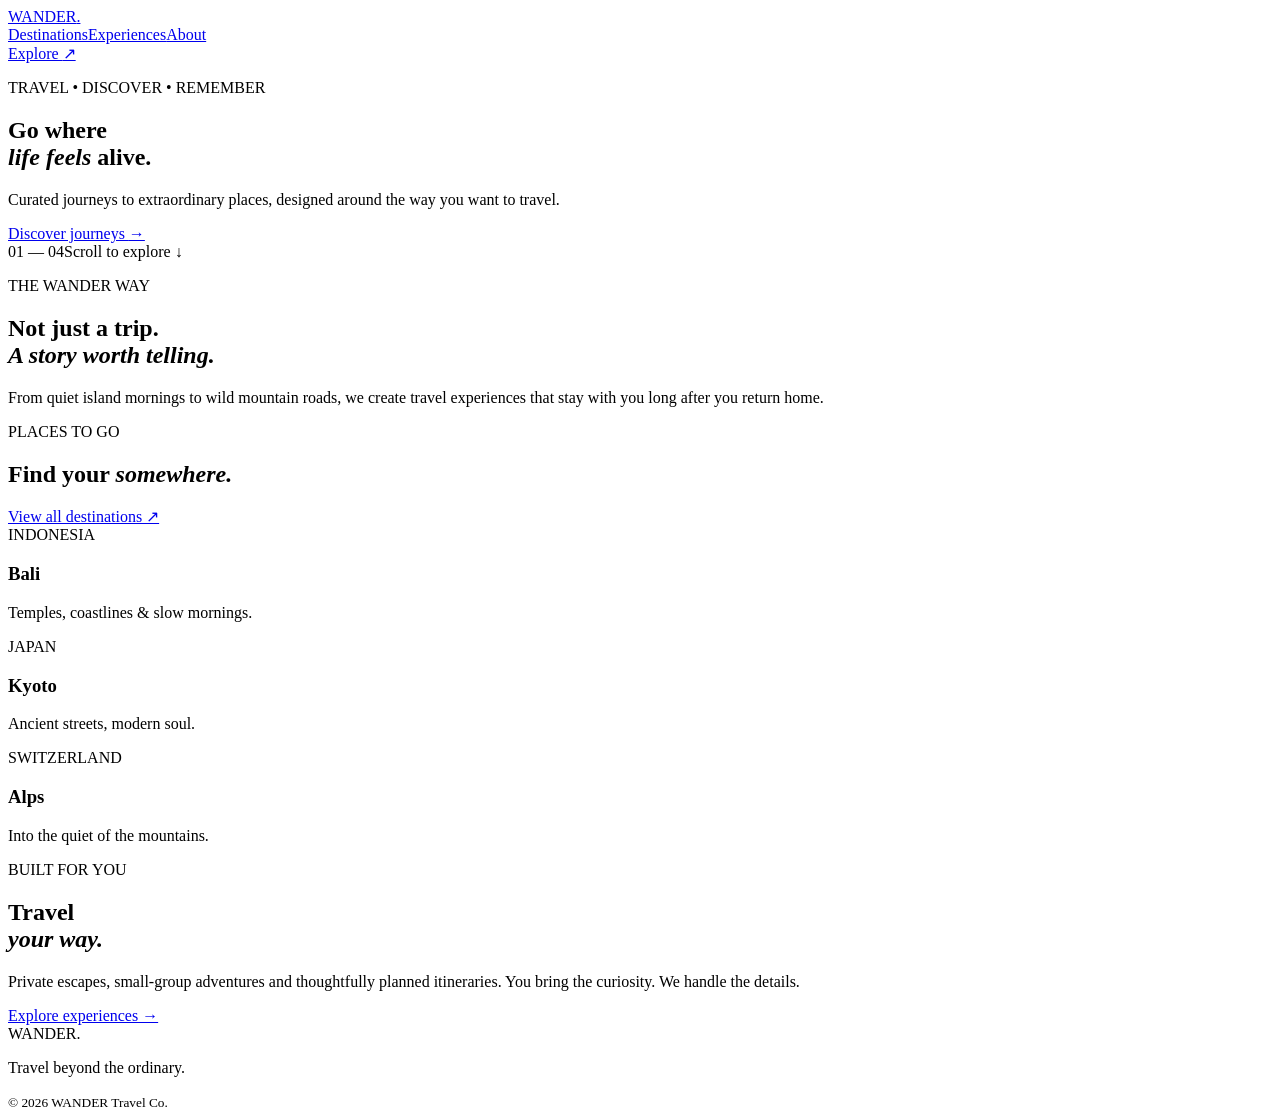
==== index.html @ c9412d26 "Create travel website homepage" ====
<!DOCTYPE html>
<html lang="en">
<head>
<meta charset="UTF-8">
<meta name="viewport" content="width=device-width,initial-scale=1">
<title>WANDER — Travel Beyond</title>
<link rel="stylesheet" href="style.css">
</head>
<body>
<header class="nav">
  <a class="brand" href="#">WANDER<span>.</span></a>
  <nav><a href="#destinations">Destinations</a><a href="#experiences">Experiences</a><a href="#about">About</a></nav>
  <a class="nav-cta" href="#explore">Explore <span>↗</span></a>
</header>

<main>
<section class="hero">
  <div class="hero-image"></div>
  <div class="hero-overlay"></div>
  <div class="hero-content">
    <p class="eyebrow">TRAVEL • DISCOVER • REMEMBER</p>
    <h1>Go where<br><em>life feels</em> alive.</h1>
    <p class="lead">Curated journeys to extraordinary places, designed around the way you want to travel.</p>
    <a class="primary" href="#destinations">Discover journeys <span>→</span></a>
  </div>
  <div class="hero-meta"><span>01 — 04</span><span>Scroll to explore ↓</span></div>
</section>

<section class="intro" id="about">
  <p class="eyebrow">THE WANDER WAY</p>
  <h2>Not just a trip.<br><em>A story worth telling.</em></h2>
  <p class="intro-copy">From quiet island mornings to wild mountain roads, we create travel experiences that stay with you long after you return home.</p>
</section>

<section class="destinations" id="destinations">
  <div class="section-head"><div><p class="eyebrow">PLACES TO GO</p><h2>Find your <em>somewhere.</em></h2></div><a href="#">View all destinations ↗</a></div>
  <div class="cards">
    <article class="card large"><div class="card-img bali"></div><div><span>INDONESIA</span><h3>Bali</h3><p>Temples, coastlines & slow mornings.</p></div></article>
    <article class="card"><div class="card-img japan"></div><div><span>JAPAN</span><h3>Kyoto</h3><p>Ancient streets, modern soul.</p></div></article>
    <article class="card"><div class="card-img swiss"></div><div><span>SWITZERLAND</span><h3>Alps</h3><p>Into the quiet of the mountains.</p></div></article>
  </div>
</section>

<section class="experience" id="experiences">
  <div class="experience-photo"></div>
  <div class="experience-copy"><p class="eyebrow">BUILT FOR YOU</p><h2>Travel<br><em>your way.</em></h2><p>Private escapes, small-group adventures and thoughtfully planned itineraries. You bring the curiosity. We handle the details.</p><a class="text-link" href="#">Explore experiences →</a></div>
</section>
</main>

<footer><div class="brand">WANDER<span>.</span></div><p>Travel beyond the ordinary.</p><small>© 2026 WANDER Travel Co.</small></footer>
<script src="script.js"></script>
</body>
</html>
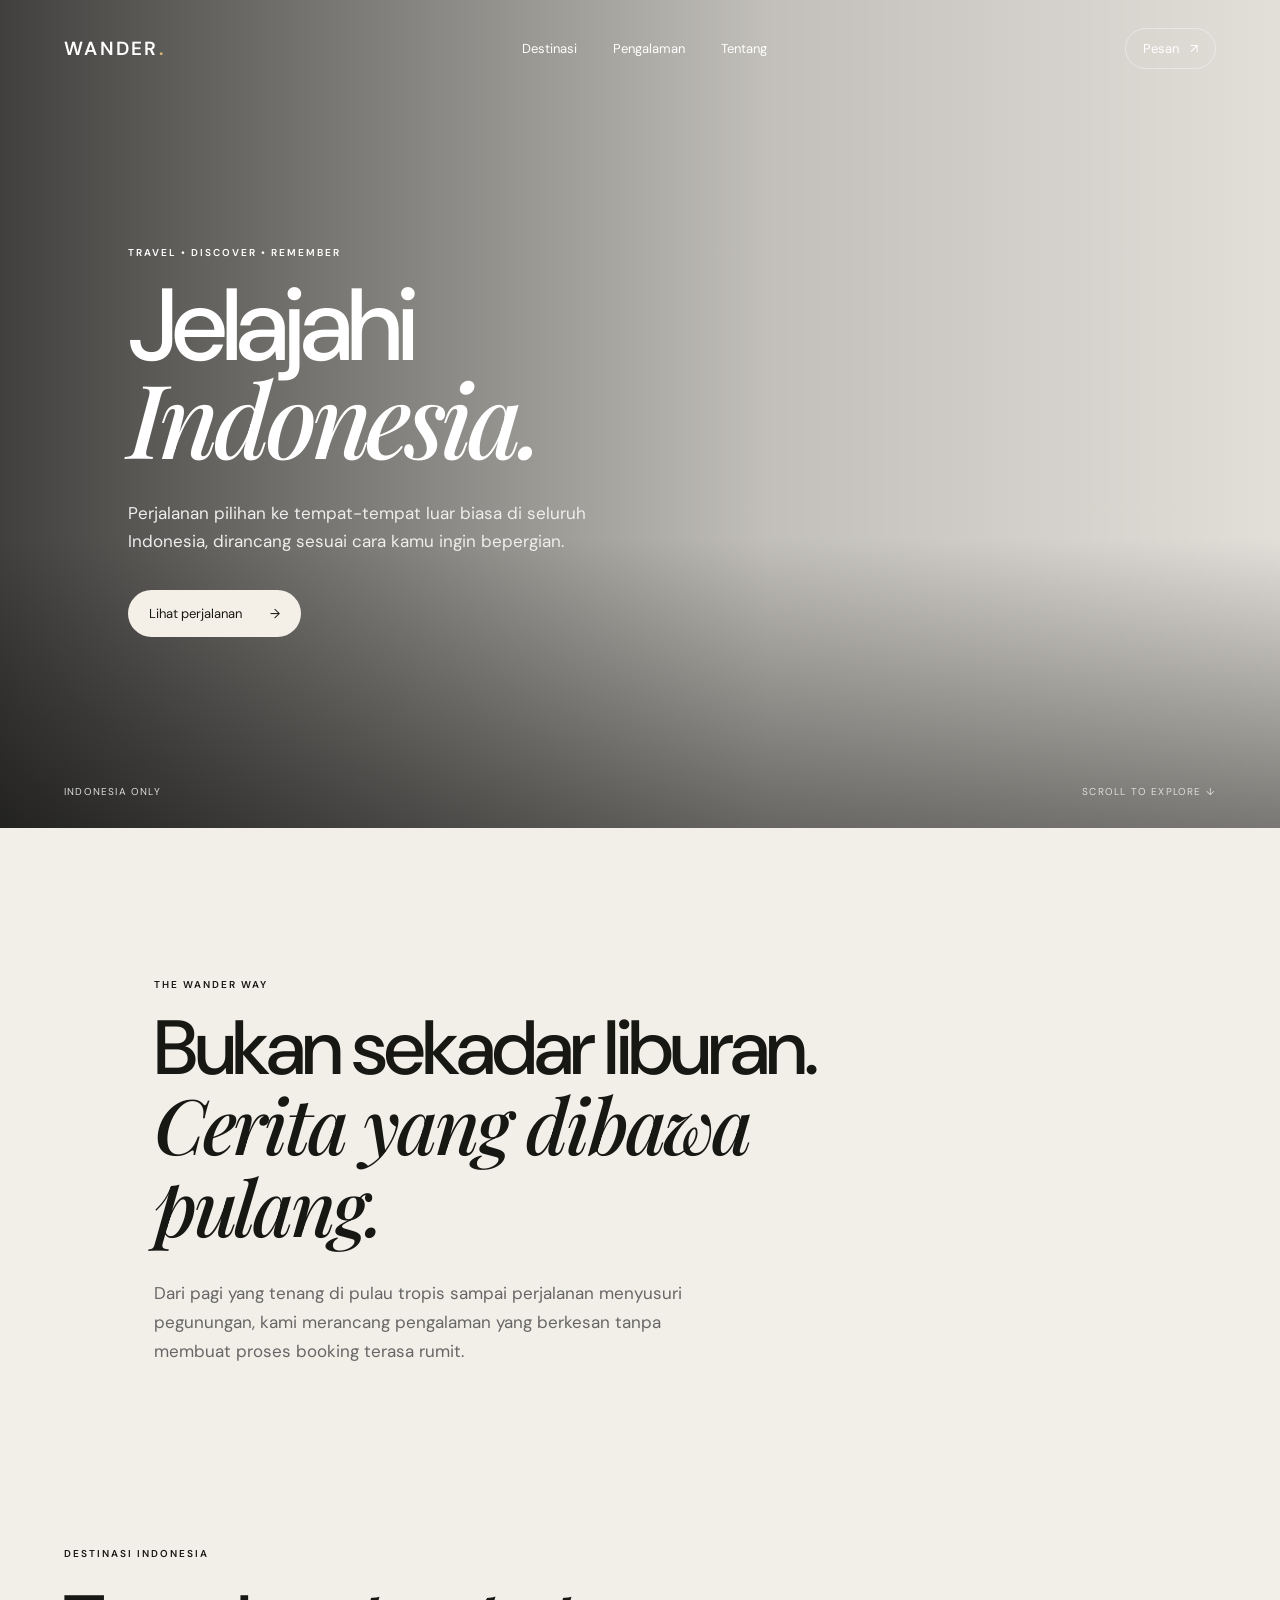
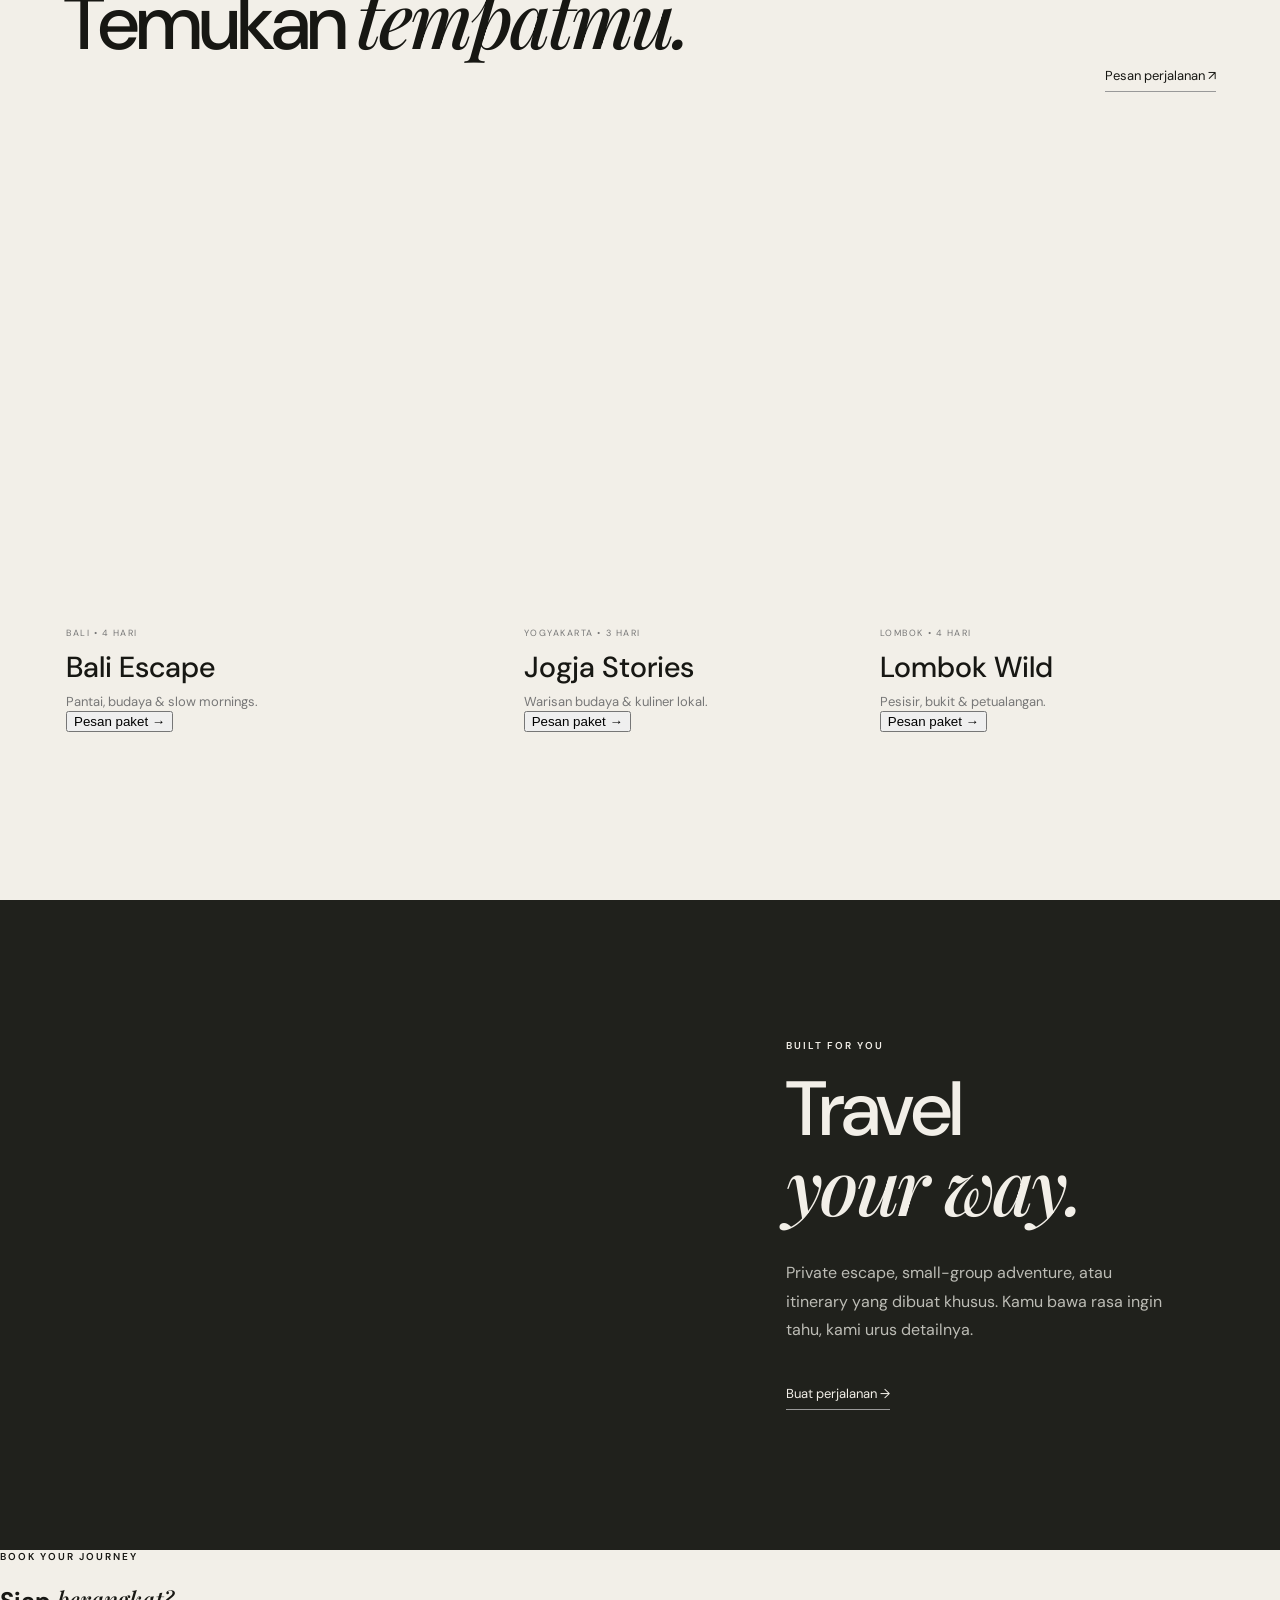
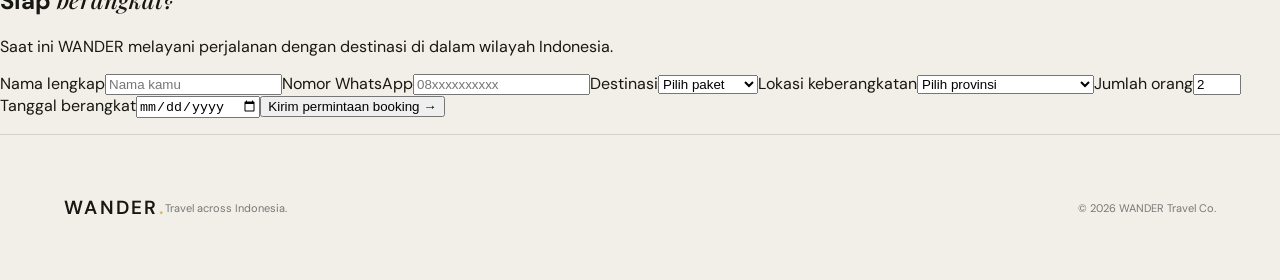
==== commit 646c194b: "Add Indonesia booking flow" ====
--- a/index.html
+++ b/index.html
@@ -1,53 +1,22 @@
 <!DOCTYPE html>
-<html lang="en">
+<html lang="id">
 <head>
-<meta charset="UTF-8">
-<meta name="viewport" content="width=device-width,initial-scale=1">
-<title>WANDER — Travel Beyond</title>
-<link rel="stylesheet" href="style.css">
+<meta charset="UTF-8"><meta name="viewport" content="width=device-width,initial-scale=1">
+<title>WANDER — Indonesia Travel</title><link rel="stylesheet" href="style.css">
 </head>
 <body>
-<header class="nav">
-  <a class="brand" href="#">WANDER<span>.</span></a>
-  <nav><a href="#destinations">Destinations</a><a href="#experiences">Experiences</a><a href="#about">About</a></nav>
-  <a class="nav-cta" href="#explore">Explore <span>↗</span></a>
-</header>
-
+<header class="nav"><a class="brand" href="#">WANDER<span>.</span></a><nav><a href="#destinations">Destinasi</a><a href="#experiences">Pengalaman</a><a href="#about">Tentang</a></nav><a class="nav-cta" href="#booking">Pesan <span>↗</span></a></header>
 <main>
-<section class="hero">
-  <div class="hero-image"></div>
-  <div class="hero-overlay"></div>
-  <div class="hero-content">
-    <p class="eyebrow">TRAVEL • DISCOVER • REMEMBER</p>
-    <h1>Go where<br><em>life feels</em> alive.</h1>
-    <p class="lead">Curated journeys to extraordinary places, designed around the way you want to travel.</p>
-    <a class="primary" href="#destinations">Discover journeys <span>→</span></a>
-  </div>
-  <div class="hero-meta"><span>01 — 04</span><span>Scroll to explore ↓</span></div>
-</section>
-
-<section class="intro" id="about">
-  <p class="eyebrow">THE WANDER WAY</p>
-  <h2>Not just a trip.<br><em>A story worth telling.</em></h2>
-  <p class="intro-copy">From quiet island mornings to wild mountain roads, we create travel experiences that stay with you long after you return home.</p>
-</section>
-
-<section class="destinations" id="destinations">
-  <div class="section-head"><div><p class="eyebrow">PLACES TO GO</p><h2>Find your <em>somewhere.</em></h2></div><a href="#">View all destinations ↗</a></div>
-  <div class="cards">
-    <article class="card large"><div class="card-img bali"></div><div><span>INDONESIA</span><h3>Bali</h3><p>Temples, coastlines & slow mornings.</p></div></article>
-    <article class="card"><div class="card-img japan"></div><div><span>JAPAN</span><h3>Kyoto</h3><p>Ancient streets, modern soul.</p></div></article>
-    <article class="card"><div class="card-img swiss"></div><div><span>SWITZERLAND</span><h3>Alps</h3><p>Into the quiet of the mountains.</p></div></article>
-  </div>
-</section>
-
-<section class="experience" id="experiences">
-  <div class="experience-photo"></div>
-  <div class="experience-copy"><p class="eyebrow">BUILT FOR YOU</p><h2>Travel<br><em>your way.</em></h2><p>Private escapes, small-group adventures and thoughtfully planned itineraries. You bring the curiosity. We handle the details.</p><a class="text-link" href="#">Explore experiences →</a></div>
-</section>
-</main>
-
-<footer><div class="brand">WANDER<span>.</span></div><p>Travel beyond the ordinary.</p><small>© 2026 WANDER Travel Co.</small></footer>
-<script src="script.js"></script>
-</body>
-</html>+<section class="hero"><div class="hero-image"></div><div class="hero-overlay"></div><div class="hero-content"><p class="eyebrow">TRAVEL • DISCOVER • REMEMBER</p><h1>Jelajahi<br><em>Indonesia.</em></h1><p class="lead">Perjalanan pilihan ke tempat-tempat luar biasa di seluruh Indonesia, dirancang sesuai cara kamu ingin bepergian.</p><a class="primary" href="#destinations">Lihat perjalanan <span>→</span></a></div><div class="hero-meta"><span>INDONESIA ONLY</span><span>Scroll to explore ↓</span></div></section>
+<section class="intro" id="about"><p class="eyebrow">THE WANDER WAY</p><h2>Bukan sekadar liburan.<br><em>Cerita yang dibawa pulang.</em></h2><p class="intro-copy">Dari pagi yang tenang di pulau tropis sampai perjalanan menyusuri pegunungan, kami merancang pengalaman yang berkesan tanpa membuat proses booking terasa rumit.</p></section>
+<section class="destinations" id="destinations"><div class="section-head"><div><p class="eyebrow">DESTINASI INDONESIA</p><h2>Temukan <em>tempatmu.</em></h2></div><a href="#booking">Pesan perjalanan ↗</a></div>
+<div class="cards">
+<article class="card"><div class="card-img bali"></div><div><span>BALI • 4 HARI</span><h3>Bali Escape</h3><p>Pantai, budaya & slow mornings.</p><button class="book-btn" data-package="Bali Escape">Pesan paket →</button></div></article>
+<article class="card"><div class="card-img japan"></div><div><span>YOGYAKARTA • 3 HARI</span><h3>Jogja Stories</h3><p>Warisan budaya & kuliner lokal.</p><button class="book-btn" data-package="Jogja Stories">Pesan paket →</button></div></article>
+<article class="card"><div class="card-img swiss"></div><div><span>LOMBOK • 4 HARI</span><h3>Lombok Wild</h3><p>Pesisir, bukit & petualangan.</p><button class="book-btn" data-package="Lombok Wild">Pesan paket →</button></div></article>
+</div></section>
+<section class="experience" id="experiences"><div class="experience-photo"></div><div class="experience-copy"><p class="eyebrow">BUILT FOR YOU</p><h2>Travel<br><em>your way.</em></h2><p>Private escape, small-group adventure, atau itinerary yang dibuat khusus. Kamu bawa rasa ingin tahu, kami urus detailnya.</p><a class="text-link" href="#booking">Buat perjalanan →</a></div></section>
+<section class="booking" id="booking"><div><p class="eyebrow">BOOK YOUR JOURNEY</p><h2>Siap <em>berangkat?</em></h2><p class="booking-note">Saat ini WANDER melayani perjalanan dengan destinasi di dalam wilayah Indonesia.</p></div>
+<form id="bookingForm"><label>Nama lengkap<input id="name" required placeholder="Nama kamu"></label><label>Nomor WhatsApp<input id="phone" required inputmode="tel" placeholder="08xxxxxxxxxx"></label><label>Destinasi<select id="package"><option value="">Pilih paket</option><option>Bali Escape</option><option>Jogja Stories</option><option>Lombok Wild</option></select></label><label>Lokasi keberangkatan<select id="origin" required><option value="">Pilih provinsi</option><option>DKI Jakarta</option><option>Jawa Barat</option><option>Jawa Tengah</option><option>DI Yogyakarta</option><option>Jawa Timur</option><option>Bali</option><option>Nusa Tenggara Barat</option><option>Sumatera Utara</option><option>Sumatera Barat</option><option>Sumatera Selatan</option><option>Kepulauan Riau</option><option>Riau</option><option>Sulawesi Selatan</option><option>Sulawesi Utara</option><option>Kalimantan Timur</option><option>Kalimantan Selatan</option><option>Papua</option><option>Provinsi Indonesia lainnya</option></select></label><label>Jumlah orang<input id="guests" type="number" min="1" max="30" value="2" required></label><label>Tanggal berangkat<input id="date" type="date" required></label><button class="submit" type="submit">Kirim permintaan booking <span>→</span></button><p class="form-status" id="status"></p></form></section>
+</main><footer><div class="brand">WANDER<span>.</span></div><p>Travel across Indonesia.</p><small>© 2026 WANDER Travel Co.</small></footer><script src="script.js"></script>
+</body></html>
--- a/style.css
+++ b/style.css
@@ -0,0 +1,2 @@
+@import url('https://fonts.googleapis.com/css2?family=DM+Sans:wght@400;500;600&family=Playfair+Display:ital,wght@0,500;1,500&display=swap');
+*{box-sizing:border-box}html{scroll-behavior:smooth}body{margin:0;background:#f2efe8;color:#171713;font-family:'DM Sans',sans-serif}a{color:inherit;text-decoration:none}.nav{position:absolute;z-index:5;top:0;left:0;width:100%;display:flex;align-items:center;justify-content:space-between;padding:28px 5vw;color:#fff}.brand{font-weight:600;letter-spacing:.12em;font-size:19px}.brand span{color:#d7b878}.nav nav{display:flex;gap:36px;font-size:13px}.nav-cta{border:1px solid #ffffff66;padding:11px 17px;border-radius:30px;font-size:13px}.nav-cta span{margin-left:8px}.hero{height:92vh;min-height:650px;position:relative;color:#fff;overflow:hidden}.hero-image{position:absolute;inset:0;background:url('https://images.unsplash.com/photo-1537996194471-e657df975ab4?auto=format&fit=crop&w=2200&q=85') center/cover}.hero-overlay{position:absolute;inset:0;background:linear-gradient(90deg,#000b 0%,#0003 60%,#0001),linear-gradient(0deg,#0007,#0000 35%)}.hero-content{position:absolute;left:10vw;top:50%;transform:translateY(-43%);max-width:720px}.eyebrow{font-size:10px;letter-spacing:.2em;font-weight:600;margin:0 0 20px}.hero h1{font-size:clamp(62px,8vw,124px);line-height:.9;letter-spacing:-.05em;margin:0 0 30px;font-weight:500}.hero h1 em,h2 em{font-family:'Playfair Display',serif;font-weight:500}.lead{font-size:17px;line-height:1.6;max-width:470px;color:#eee;margin-bottom:35px}.primary{display:inline-flex;gap:28px;align-items:center;background:#f4f0e8;color:#171713;border-radius:30px;padding:15px 21px;font-size:13px}.hero-meta{position:absolute;bottom:30px;left:5vw;right:5vw;display:flex;justify-content:space-between;font-size:10px;letter-spacing:.12em;text-transform:uppercase;color:#ddd}.intro{padding:150px 12vw 135px;max-width:1100px}.intro h2,.section-head h2,.experience h2{font-size:clamp(45px,6vw,82px);font-weight:500;line-height:.98;letter-spacing:-.04em;margin:0 0 30px}.intro-copy{font-size:17px;line-height:1.7;max-width:560px;color:#666}.destinations{padding:30px 5vw 150px}.section-head{display:flex;align-items:end;justify-content:space-between;margin-bottom:50px}.section-head a,.text-link{font-size:13px;border-bottom:1px solid #999;padding-bottom:7px}.cards{display:grid;grid-template-columns:1.3fr 1fr 1fr;gap:18px}.card{min-width:0}.card-img{height:460px;background-size:cover;background-position:center;transition:transform .6s}.card:hover .card-img{transform:scale(1.025)}.bali{background-image:url('https://images.unsplash.com/photo-1537996194471-e657df975ab4?auto=format&fit=crop&w=1200&q=80')}.japan{background-image:url('https://images.unsplash.com/photo-1493976040374-85c8e12f0c0e?auto=format&fit=crop&w=1000&q=80')}.swiss{background-image:url('https://images.unsplash.com/photo-1500534623283-312aade485b7?auto=format&fit=crop&w=1000&q=80')}.card>div:last-child{padding:18px 2px}.card span{font-size:9px;letter-spacing:.17em;color:#777}.card h3{font-size:29px;font-weight:500;margin:7px 0}.card p{font-size:13px;color:#777;margin:0}.experience{background:#20211c;color:#f2efe8;display:grid;grid-template-columns:1.1fr 1fr;min-height:650px}.experience-photo{background:url('https://images.unsplash.com/photo-1464822759023-fed622ff2c3b?auto=format&fit=crop&w=1400&q=85') center/cover}.experience-copy{padding:90px 9vw;align-self:center}.experience-copy p:not(.eyebrow){color:#bcbcb5;line-height:1.8;max-width:430px;margin:30px 0}.text-link{display:inline-block;margin-top:10px}footer{padding:55px 5vw;display:flex;align-items:center;justify-content:space-between;border-top:1px solid #d5d1c8}footer p,footer small{font-size:11px;color:#777}footer small{margin-left:auto}@media(max-width:800px){.nav nav{display:none}.hero{min-height:620px;height:88vh}.hero-content{left:7vw;right:7vw}.hero h1{font-size:clamp(55px,15vw,85px)}.cards{grid-template-columns:1fr}.card-img{height:390px}.intro{padding:100px 7vw}.destinations{padding:20px 7vw 100px}.section-head{display:block}.section-head a{display:inline-block;margin-top:5px}.experience{grid-template-columns:1fr}.experience-photo{height:430px}.experience-copy{padding:75px 9vw}footer{display:block}footer p{margin:15px 0}footer small{display:block;margin:20px 0 0}}
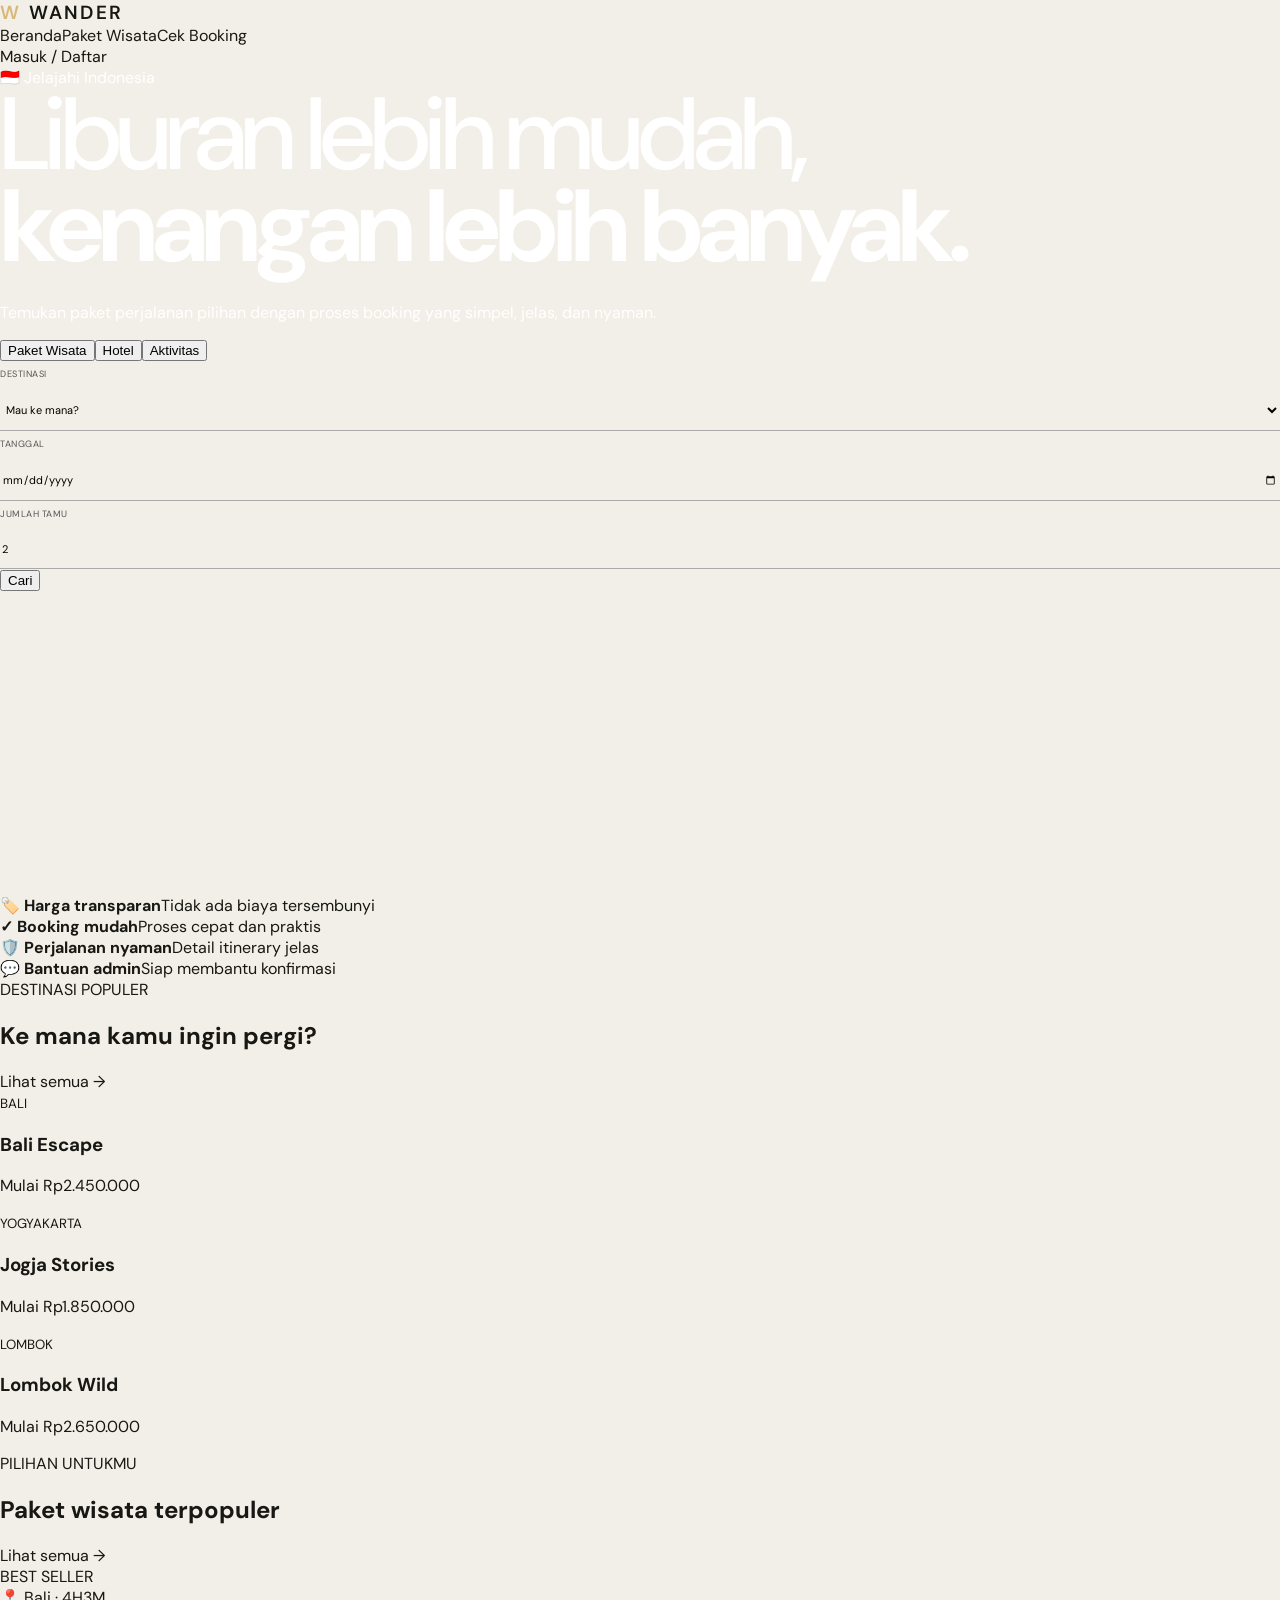
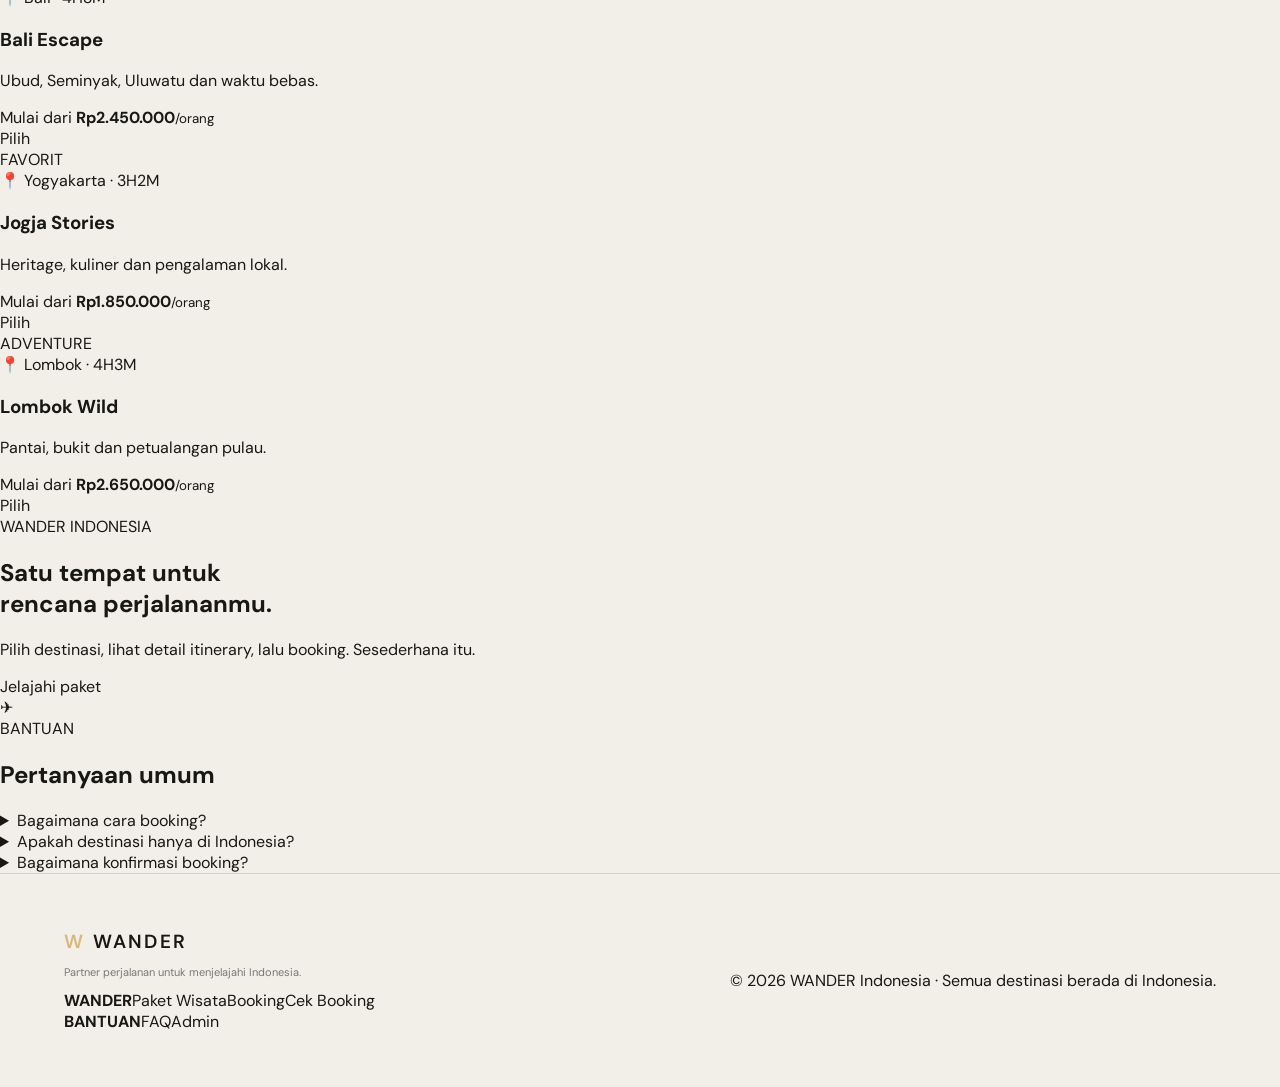
==== commit 47d24d76: "Redesign index.html for professional travel booking UI" ====
--- a/index.html
+++ b/index.html
@@ -2,21 +2,37 @@
 <html lang="id">
 <head>
 <meta charset="UTF-8"><meta name="viewport" content="width=device-width,initial-scale=1">
-<title>WANDER — Indonesia Travel</title><link rel="stylesheet" href="style.css">
+<meta name="description" content="WANDER — booking perjalanan dan paket wisata Indonesia.">
+<title>WANDER — Travel Indonesia</title><link rel="stylesheet" href="style.css">
 </head>
 <body>
-<header class="nav"><a class="brand" href="#">WANDER<span>.</span></a><nav><a href="#destinations">Destinasi</a><a href="#experiences">Pengalaman</a><a href="#about">Tentang</a></nav><a class="nav-cta" href="#booking">Pesan <span>↗</span></a></header>
+<header class="topbar"><div class="nav-inner"><a class="brand" href="index.html"><span>W</span> WANDER</a><nav><a href="index.html">Beranda</a><a href="packages.html">Paket Wisata</a><a href="check-booking.html">Cek Booking</a></nav><a class="nav-login" href="booking.html">Masuk / Daftar</a></div></header>
 <main>
-<section class="hero"><div class="hero-image"></div><div class="hero-overlay"></div><div class="hero-content"><p class="eyebrow">TRAVEL • DISCOVER • REMEMBER</p><h1>Jelajahi<br><em>Indonesia.</em></h1><p class="lead">Perjalanan pilihan ke tempat-tempat luar biasa di seluruh Indonesia, dirancang sesuai cara kamu ingin bepergian.</p><a class="primary" href="#destinations">Lihat perjalanan <span>→</span></a></div><div class="hero-meta"><span>INDONESIA ONLY</span><span>Scroll to explore ↓</span></div></section>
-<section class="intro" id="about"><p class="eyebrow">THE WANDER WAY</p><h2>Bukan sekadar liburan.<br><em>Cerita yang dibawa pulang.</em></h2><p class="intro-copy">Dari pagi yang tenang di pulau tropis sampai perjalanan menyusuri pegunungan, kami merancang pengalaman yang berkesan tanpa membuat proses booking terasa rumit.</p></section>
-<section class="destinations" id="destinations"><div class="section-head"><div><p class="eyebrow">DESTINASI INDONESIA</p><h2>Temukan <em>tempatmu.</em></h2></div><a href="#booking">Pesan perjalanan ↗</a></div>
-<div class="cards">
-<article class="card"><div class="card-img bali"></div><div><span>BALI • 4 HARI</span><h3>Bali Escape</h3><p>Pantai, budaya & slow mornings.</p><button class="book-btn" data-package="Bali Escape">Pesan paket →</button></div></article>
-<article class="card"><div class="card-img japan"></div><div><span>YOGYAKARTA • 3 HARI</span><h3>Jogja Stories</h3><p>Warisan budaya & kuliner lokal.</p><button class="book-btn" data-package="Jogja Stories">Pesan paket →</button></div></article>
-<article class="card"><div class="card-img swiss"></div><div><span>LOMBOK • 4 HARI</span><h3>Lombok Wild</h3><p>Pesisir, bukit & petualangan.</p><button class="book-btn" data-package="Lombok Wild">Pesan paket →</button></div></article>
+<section class="hero">
+<div class="hero-bg"></div><div class="hero-shade"></div>
+<div class="hero-inner"><div class="hero-copy"><span class="badge">🇮🇩 Jelajahi Indonesia</span><h1>Liburan lebih mudah,<br><strong>kenangan lebih banyak.</strong></h1><p>Temukan paket perjalanan pilihan dengan proses booking yang simpel, jelas, dan nyaman.</p></div>
+<div class="search-card"><div class="search-tabs"><button class="active">Paket Wisata</button><button>Hotel</button><button>Aktivitas</button></div><div class="search-grid">
+<label><small>DESTINASI</small><select id="searchPackage"><option value="">Mau ke mana?</option><option value="bali">Bali</option><option value="jogja">Yogyakarta</option><option value="lombok">Lombok</option></select></label>
+<label><small>TANGGAL</small><input id="searchDate" type="date"></label>
+<label><small>JUMLAH TAMU</small><input id="searchGuests" type="number" min="1" value="2"></label>
+<button class="search-btn" id="searchBtn">Cari</button></div></div></div>
+</section>
+<section class="quick"><div class="container quick-row"><div><b>🏷️ Harga transparan</b><span>Tidak ada biaya tersembunyi</span></div><div><b>✓ Booking mudah</b><span>Proses cepat dan praktis</span></div><div><b>🛡️ Perjalanan nyaman</b><span>Detail itinerary jelas</span></div><div><b>💬 Bantuan admin</b><span>Siap membantu konfirmasi</span></div></div></section>
+<section class="section container"><div class="section-title"><div><span class="section-kicker">DESTINASI POPULER</span><h2>Ke mana kamu <strong>ingin pergi?</strong></h2></div><a href="packages.html">Lihat semua →</a></div>
+<div class="destination-grid">
+<a class="destination bali" href="package-detail.html?package=bali"><div><small>BALI</small><h3>Bali Escape</h3><p>Mulai Rp2.450.000</p></div></a>
+<a class="destination jogja" href="package-detail.html?package=jogja"><div><small>YOGYAKARTA</small><h3>Jogja Stories</h3><p>Mulai Rp1.850.000</p></div></a>
+<a class="destination lombok" href="package-detail.html?package=lombok"><div><small>LOMBOK</small><h3>Lombok Wild</h3><p>Mulai Rp2.650.000</p></div></a>
 </div></section>
-<section class="experience" id="experiences"><div class="experience-photo"></div><div class="experience-copy"><p class="eyebrow">BUILT FOR YOU</p><h2>Travel<br><em>your way.</em></h2><p>Private escape, small-group adventure, atau itinerary yang dibuat khusus. Kamu bawa rasa ingin tahu, kami urus detailnya.</p><a class="text-link" href="#booking">Buat perjalanan →</a></div></section>
-<section class="booking" id="booking"><div><p class="eyebrow">BOOK YOUR JOURNEY</p><h2>Siap <em>berangkat?</em></h2><p class="booking-note">Saat ini WANDER melayani perjalanan dengan destinasi di dalam wilayah Indonesia.</p></div>
-<form id="bookingForm"><label>Nama lengkap<input id="name" required placeholder="Nama kamu"></label><label>Nomor WhatsApp<input id="phone" required inputmode="tel" placeholder="08xxxxxxxxxx"></label><label>Destinasi<select id="package"><option value="">Pilih paket</option><option>Bali Escape</option><option>Jogja Stories</option><option>Lombok Wild</option></select></label><label>Lokasi keberangkatan<select id="origin" required><option value="">Pilih provinsi</option><option>DKI Jakarta</option><option>Jawa Barat</option><option>Jawa Tengah</option><option>DI Yogyakarta</option><option>Jawa Timur</option><option>Bali</option><option>Nusa Tenggara Barat</option><option>Sumatera Utara</option><option>Sumatera Barat</option><option>Sumatera Selatan</option><option>Kepulauan Riau</option><option>Riau</option><option>Sulawesi Selatan</option><option>Sulawesi Utara</option><option>Kalimantan Timur</option><option>Kalimantan Selatan</option><option>Papua</option><option>Provinsi Indonesia lainnya</option></select></label><label>Jumlah orang<input id="guests" type="number" min="1" max="30" value="2" required></label><label>Tanggal berangkat<input id="date" type="date" required></label><button class="submit" type="submit">Kirim permintaan booking <span>→</span></button><p class="form-status" id="status"></p></form></section>
-</main><footer><div class="brand">WANDER<span>.</span></div><p>Travel across Indonesia.</p><small>© 2026 WANDER Travel Co.</small></footer><script src="script.js"></script>
+<section class="section container"><div class="section-title"><div><span class="section-kicker">PILIHAN UNTUKMU</span><h2>Paket wisata <strong>terpopuler</strong></h2></div><a href="packages.html">Lihat semua →</a></div>
+<div class="package-cards">
+<article class="package-card"><div class="package-photo bali-photo"><span>BEST SELLER</span></div><div class="package-body"><div class="location">📍 Bali · 4H3M</div><h3>Bali Escape</h3><p>Ubud, Seminyak, Uluwatu dan waktu bebas.</p><div class="package-bottom"><div>Mulai dari <strong>Rp2.450.000</strong><small>/orang</small></div><a href="booking.html?package=bali">Pilih</a></div></div></article>
+<article class="package-card"><div class="package-photo jogja-photo"><span>FAVORIT</span></div><div class="package-body"><div class="location">📍 Yogyakarta · 3H2M</div><h3>Jogja Stories</h3><p>Heritage, kuliner dan pengalaman lokal.</p><div class="package-bottom"><div>Mulai dari <strong>Rp1.850.000</strong><small>/orang</small></div><a href="booking.html?package=jogja">Pilih</a></div></div></article>
+<article class="package-card"><div class="package-photo lombok-photo"><span>ADVENTURE</span></div><div class="package-body"><div class="location">📍 Lombok · 4H3M</div><h3>Lombok Wild</h3><p>Pantai, bukit dan petualangan pulau.</p><div class="package-bottom"><div>Mulai dari <strong>Rp2.650.000</strong><small>/orang</small></div><a href="booking.html?package=lombok">Pilih</a></div></div></article>
+</div></section>
+<section class="promo"><div class="container promo-inner"><div><span class="section-kicker">WANDER INDONESIA</span><h2>Satu tempat untuk<br><strong>rencana perjalananmu.</strong></h2><p>Pilih destinasi, lihat detail itinerary, lalu booking. Sesederhana itu.</p><a class="white-btn" href="packages.html">Jelajahi paket</a></div><div class="promo-art">✈</div></div></section>
+<section class="section container faq"><div><span class="section-kicker">BANTUAN</span><h2>Pertanyaan <strong>umum</strong></h2></div><div class="faq-list"><details><summary>Bagaimana cara booking?</summary><p>Pilih paket, isi data perjalanan, lalu kamu akan mendapat kode booking untuk mengecek status.</p></details><details><summary>Apakah destinasi hanya di Indonesia?</summary><p>Ya. Untuk saat ini seluruh paket WANDER berfokus pada destinasi di Indonesia.</p></details><details><summary>Bagaimana konfirmasi booking?</summary><p>Setelah permintaan masuk, admin akan memproses detail perjalanan dan menghubungi nomor WhatsApp yang kamu cantumkan.</p></details></div></section>
+</main>
+<footer><div class="container footer-grid"><div><a class="brand footer-brand" href="index.html"><span>W</span> WANDER</a><p>Partner perjalanan untuk menjelajahi Indonesia.</p></div><div><b>WANDER</b><a href="packages.html">Paket Wisata</a><a href="booking.html">Booking</a><a href="check-booking.html">Cek Booking</a></div><div><b>BANTUAN</b><a href="index.html#faq">FAQ</a><a href="admin.html">Admin</a></div></div><div class="container footer-bottom">© 2026 WANDER Indonesia · Semua destinasi berada di Indonesia.</div></footer>
+<script src="script.js"></script>
 </body></html>
--- a/style.css
+++ b/style.css
@@ -1,2 +1,4 @@
 @import url('https://fonts.googleapis.com/css2?family=DM+Sans:wght@400;500;600&family=Playfair+Display:ital,wght@0,500;1,500&display=swap');
-*{box-sizing:border-box}html{scroll-behavior:smooth}body{margin:0;background:#f2efe8;color:#171713;font-family:'DM Sans',sans-serif}a{color:inherit;text-decoration:none}.nav{position:absolute;z-index:5;top:0;left:0;width:100%;display:flex;align-items:center;justify-content:space-between;padding:28px 5vw;color:#fff}.brand{font-weight:600;letter-spacing:.12em;font-size:19px}.brand span{color:#d7b878}.nav nav{display:flex;gap:36px;font-size:13px}.nav-cta{border:1px solid #ffffff66;padding:11px 17px;border-radius:30px;font-size:13px}.nav-cta span{margin-left:8px}.hero{height:92vh;min-height:650px;position:relative;color:#fff;overflow:hidden}.hero-image{position:absolute;inset:0;background:url('https://images.unsplash.com/photo-1537996194471-e657df975ab4?auto=format&fit=crop&w=2200&q=85') center/cover}.hero-overlay{position:absolute;inset:0;background:linear-gradient(90deg,#000b 0%,#0003 60%,#0001),linear-gradient(0deg,#0007,#0000 35%)}.hero-content{position:absolute;left:10vw;top:50%;transform:translateY(-43%);max-width:720px}.eyebrow{font-size:10px;letter-spacing:.2em;font-weight:600;margin:0 0 20px}.hero h1{font-size:clamp(62px,8vw,124px);line-height:.9;letter-spacing:-.05em;margin:0 0 30px;font-weight:500}.hero h1 em,h2 em{font-family:'Playfair Display',serif;font-weight:500}.lead{font-size:17px;line-height:1.6;max-width:470px;color:#eee;margin-bottom:35px}.primary{display:inline-flex;gap:28px;align-items:center;background:#f4f0e8;color:#171713;border-radius:30px;padding:15px 21px;font-size:13px}.hero-meta{position:absolute;bottom:30px;left:5vw;right:5vw;display:flex;justify-content:space-between;font-size:10px;letter-spacing:.12em;text-transform:uppercase;color:#ddd}.intro{padding:150px 12vw 135px;max-width:1100px}.intro h2,.section-head h2,.experience h2{font-size:clamp(45px,6vw,82px);font-weight:500;line-height:.98;letter-spacing:-.04em;margin:0 0 30px}.intro-copy{font-size:17px;line-height:1.7;max-width:560px;color:#666}.destinations{padding:30px 5vw 150px}.section-head{display:flex;align-items:end;justify-content:space-between;margin-bottom:50px}.section-head a,.text-link{font-size:13px;border-bottom:1px solid #999;padding-bottom:7px}.cards{display:grid;grid-template-columns:1.3fr 1fr 1fr;gap:18px}.card{min-width:0}.card-img{height:460px;background-size:cover;background-position:center;transition:transform .6s}.card:hover .card-img{transform:scale(1.025)}.bali{background-image:url('https://images.unsplash.com/photo-1537996194471-e657df975ab4?auto=format&fit=crop&w=1200&q=80')}.japan{background-image:url('https://images.unsplash.com/photo-1493976040374-85c8e12f0c0e?auto=format&fit=crop&w=1000&q=80')}.swiss{background-image:url('https://images.unsplash.com/photo-1500534623283-312aade485b7?auto=format&fit=crop&w=1000&q=80')}.card>div:last-child{padding:18px 2px}.card span{font-size:9px;letter-spacing:.17em;color:#777}.card h3{font-size:29px;font-weight:500;margin:7px 0}.card p{font-size:13px;color:#777;margin:0}.experience{background:#20211c;color:#f2efe8;display:grid;grid-template-columns:1.1fr 1fr;min-height:650px}.experience-photo{background:url('https://images.unsplash.com/photo-1464822759023-fed622ff2c3b?auto=format&fit=crop&w=1400&q=85') center/cover}.experience-copy{padding:90px 9vw;align-self:center}.experience-copy p:not(.eyebrow){color:#bcbcb5;line-height:1.8;max-width:430px;margin:30px 0}.text-link{display:inline-block;margin-top:10px}footer{padding:55px 5vw;display:flex;align-items:center;justify-content:space-between;border-top:1px solid #d5d1c8}footer p,footer small{font-size:11px;color:#777}footer small{margin-left:auto}@media(max-width:800px){.nav nav{display:none}.hero{min-height:620px;height:88vh}.hero-content{left:7vw;right:7vw}.hero h1{font-size:clamp(55px,15vw,85px)}.cards{grid-template-columns:1fr}.card-img{height:390px}.intro{padding:100px 7vw}.destinations{padding:20px 7vw 100px}.section-head{display:block}.section-head a{display:inline-block;margin-top:5px}.experience{grid-template-columns:1fr}.experience-photo{height:430px}.experience-copy{padding:75px 9vw}footer{display:block}footer p{margin:15px 0}footer small{display:block;margin:20px 0 0}}+*{box-sizing:border-box}html{scroll-behavior:smooth}body{margin:0;background:#f2efe8;color:#171713;font-family:'DM Sans',sans-serif}a{color:inherit;text-decoration:none}.nav{position:absolute;z-index:5;top:0;left:0;width:100%;display:flex;align-items:center;justify-content:space-between;padding:28px 5vw;color:#fff}.brand{font-weight:600;letter-spacing:.12em;font-size:19px}.brand span{color:#d7b878}.nav nav{display:flex;gap:36px;font-size:13px}.nav-cta{border:1px solid #ffffff66;padding:11px 17px;border-radius:30px;font-size:13px}.nav-cta span{margin-left:8px}.hero{height:92vh;min-height:650px;position:relative;color:#fff;overflow:hidden}.hero-image{position:absolute;inset:0;background:url('https://images.unsplash.com/photo-1537996194471-e657df975ab4?auto=format&fit=crop&w=2200&q=85') center/cover}.hero-overlay{position:absolute;inset:0;background:linear-gradient(90deg,#000b 0%,#0003 60%,#0001),linear-gradient(0deg,#0007,#0000 35%)}.hero-content{position:absolute;left:10vw;top:50%;transform:translateY(-43%);max-width:720px}.eyebrow{font-size:10px;letter-spacing:.2em;font-weight:600;margin:0 0 20px}.hero h1{font-size:clamp(62px,8vw,124px);line-height:.9;letter-spacing:-.05em;margin:0 0 30px;font-weight:500}.hero h1 em,h2 em{font-family:'Playfair Display',serif;font-weight:500}.lead{font-size:17px;line-height:1.6;max-width:470px;color:#eee;margin-bottom:35px}.primary{display:inline-flex;gap:28px;align-items:center;background:#f4f0e8;color:#171713;border-radius:30px;padding:15px 21px;font-size:13px}.hero-meta{position:absolute;bottom:30px;left:5vw;right:5vw;display:flex;justify-content:space-between;font-size:10px;letter-spacing:.12em;text-transform:uppercase;color:#ddd}.intro{padding:150px 12vw 135px;max-width:1100px}.intro h2,.section-head h2,.experience h2{font-size:clamp(45px,6vw,82px);font-weight:500;line-height:.98;letter-spacing:-.04em;margin:0 0 30px}.intro-copy{font-size:17px;line-height:1.7;max-width:560px;color:#666}.destinations{padding:30px 5vw 150px}.section-head{display:flex;align-items:end;justify-content:space-between;margin-bottom:50px}.section-head a,.text-link{font-size:13px;border-bottom:1px solid #999;padding-bottom:7px}.cards{display:grid;grid-template-columns:1.3fr 1fr 1fr;gap:18px}.card{min-width:0}.card-img{height:460px;background-size:cover;background-position:center;transition:transform .6s}.card:hover .card-img{transform:scale(1.025)}.bali{background-image:url('https://images.unsplash.com/photo-1537996194471-e657df975ab4?auto=format&fit=crop&w=1200&q=80')}.japan{background-image:url('https://images.unsplash.com/photo-1493976040374-85c8e12f0c0e?auto=format&fit=crop&w=1000&q=80')}.swiss{background-image:url('https://images.unsplash.com/photo-1500534623283-312aade485b7?auto=format&fit=crop&w=1000&q=80')}.card>div:last-child{padding:18px 2px}.card span{font-size:9px;letter-spacing:.17em;color:#777}.card h3{font-size:29px;font-weight:500;margin:7px 0}.card p{font-size:13px;color:#777;margin:0}.experience{background:#20211c;color:#f2efe8;display:grid;grid-template-columns:1.1fr 1fr;min-height:650px}.experience-photo{background:url('https://images.unsplash.com/photo-1464822759023-fed622ff2c3b?auto=format&fit=crop&w=1400&q=85') center/cover}.experience-copy{padding:90px 9vw;align-self:center}.experience-copy p:not(.eyebrow){color:#bcbcb5;line-height:1.8;max-width:430px;margin:30px 0}.text-link{display:inline-block;margin-top:10px}footer{padding:55px 5vw;display:flex;align-items:center;justify-content:space-between;border-top:1px solid #d5d1c8}footer p,footer small{font-size:11px;color:#777}footer small{margin-left:auto}@media(max-width:800px){.nav nav{display:none}.hero{min-height:620px;height:88vh}.hero-content{left:7vw;right:7vw}.hero h1{font-size:clamp(55px,15vw,85px)}.cards{grid-template-columns:1fr}.card-img{height:390px}.intro{padding:100px 7vw}.destinations{padding:20px 7vw 100px}.section-head{display:block}.section-head a{display:inline-block;margin-top:5px}.experience{grid-template-columns:1fr}.experience-photo{height:430px}.experience-copy{padding:75px 9vw}footer{display:block}footer p{margin:15px 0}footer small{display:block;margin:20px 0 0}}
+.booking{padding:130px 12vw;background:#e8e4db;display:grid;grid-template-columns:1fr 1fr;gap:80px}.booking h2{font-size:clamp(48px,6vw,78px);font-weight:500;line-height:1;margin:0}.booking-note{max-width:430px;color:#666;line-height:1.7}.booking form{display:grid;grid-template-columns:1fr 1fr;gap:18px}label{font-size:11px;letter-spacing:.05em;color:#555}label input,label select{display:block;width:100%;margin-top:8px;border:0;border-bottom:1px solid #aaa;background:transparent;padding:12px 2px;font:inherit;outline:none}label:first-child,label:nth-child(2){grid-column:auto}.submit{grid-column:1/-1;margin-top:15px;border:0;background:#171713;color:#fff;border-radius:30px;padding:16px 20px;text-align:left;font:inherit;cursor:pointer}.submit span{float:right}.form-status{grid-column:1/-1;font-size:12px;color:#555}@media(max-width:800px){.booking{padding:90px 7vw;grid-template-columns:1fr;gap:45px}.booking form{grid-template-columns:1fr}.submit,.form-status{grid-column:auto}}
+.dark{position:relative;color:#171713;background:#f2efe8}.listing{padding:160px 7vw 120px}.listing h1,.check h1,.admin h1,.standalone h1{font-size:clamp(55px,8vw,105px);line-height:.9;font-weight:500;letter-spacing:-.05em;margin:0 0 70px}.package-grid{display:grid;grid-template-columns:repeat(3,1fr);gap:22px}.package-grid article{border-top:1px solid #aaa;padding-top:15px}.mini-img{height:410px;background-size:cover;background-position:center;margin-bottom:20px}.package-grid article>span{font-size:9px;letter-spacing:.16em;color:#777}.package-grid h2{font-size:30px;font-weight:500;margin:8px 0}.package-grid p{color:#777;font-size:13px;min-height:38px}.package-grid strong{display:block;font-size:13px;margin:20px 0}.dark-btn{background:#171713!important;color:#fff!important}.package-grid .primary{margin-top:8px}.detail{display:grid;grid-template-columns:1.1fr .9fr;min-height:100vh}.detail-img{min-height:700px;background:url('https://images.unsplash.com/photo-1537996194471-e657df975ab4?auto=format&fit=crop&w=1500&q=85') center/cover}.detail-copy{padding:170px 8vw 80px}.detail-copy h1{font-size:clamp(55px,7vw,95px);line-height:.9;font-weight:500;margin:0 0 25px}.detail-copy>p{color:#666;line-height:1.7;max-width:500px}.facts{display:flex;gap:70px;border-top:1px solid #bbb;border-bottom:1px solid #bbb;padding:25px 0;margin:40px 0}.facts small{display:block;font-size:9px;letter-spacing:.15em;color:#888}.facts b{display:block;margin-top:8px;font-size:14px}.detail-copy h3{font-weight:500}.it-day{padding:13px 0;border-bottom:1px solid #ddd;font-size:13px}.it-day b{margin-right:15px}.standalone{min-height:100vh;padding:150px 12vw;background:#f2efe8}.standalone.booking{display:grid}.check{min-height:80vh;padding:170px 12vw}.check>p:not(.eyebrow){color:#777}.check-box{max-width:650px;margin-top:45px;display:flex;gap:10px}.check-box input{flex:1;border:1px solid #bbb;background:transparent;padding:15px;border-radius:30px;font:inherit}.check-box .submit{width:auto;margin:0}.check-box #checkResult{position:absolute;margin-top:70px;font-size:13px}.admin-nav{display:flex;justify-content:space-between;padding:28px 5vw;border-bottom:1px solid #ddd}.admin{padding:90px 7vw}.admin-head{display:flex;justify-content:space-between;align-items:end}.admin-head h1{margin-bottom:45px}.outline{background:none;border:1px solid #999;padding:11px 17px;border-radius:30px}.stats{display:grid;grid-template-columns:repeat(3,1fr);gap:15px;margin-bottom:45px}.stats>div{background:#e7e3da;padding:25px}.stats small{font-size:9px;letter-spacing:.12em;color:#777}.stats b{display:block;font-size:35px;font-weight:500;margin-top:8px}.table-wrap{overflow:auto}table{width:100%;border-collapse:collapse;font-size:12px}th,td{text-align:left;padding:16px 10px;border-bottom:1px solid #ddd}th{font-size:9px;letter-spacing:.1em;color:#888}@media(max-width:800px){.package-grid,.detail,.stats{grid-template-columns:1fr}.listing{padding:120px 7vw 80px}.package-grid .mini-img{height:350px}.detail-img{min-height:450px}.detail-copy{padding:75px 8vw}.standalone{padding:120px 7vw}.standalone.booking{display:block}.check{padding:120px 7vw}.check-box{display:block}.check-box input{width:100%;margin-bottom:10px}.check-box .submit{width:100%}.admin-head{display:block}.admin-head .outline{margin-bottom:30px}}
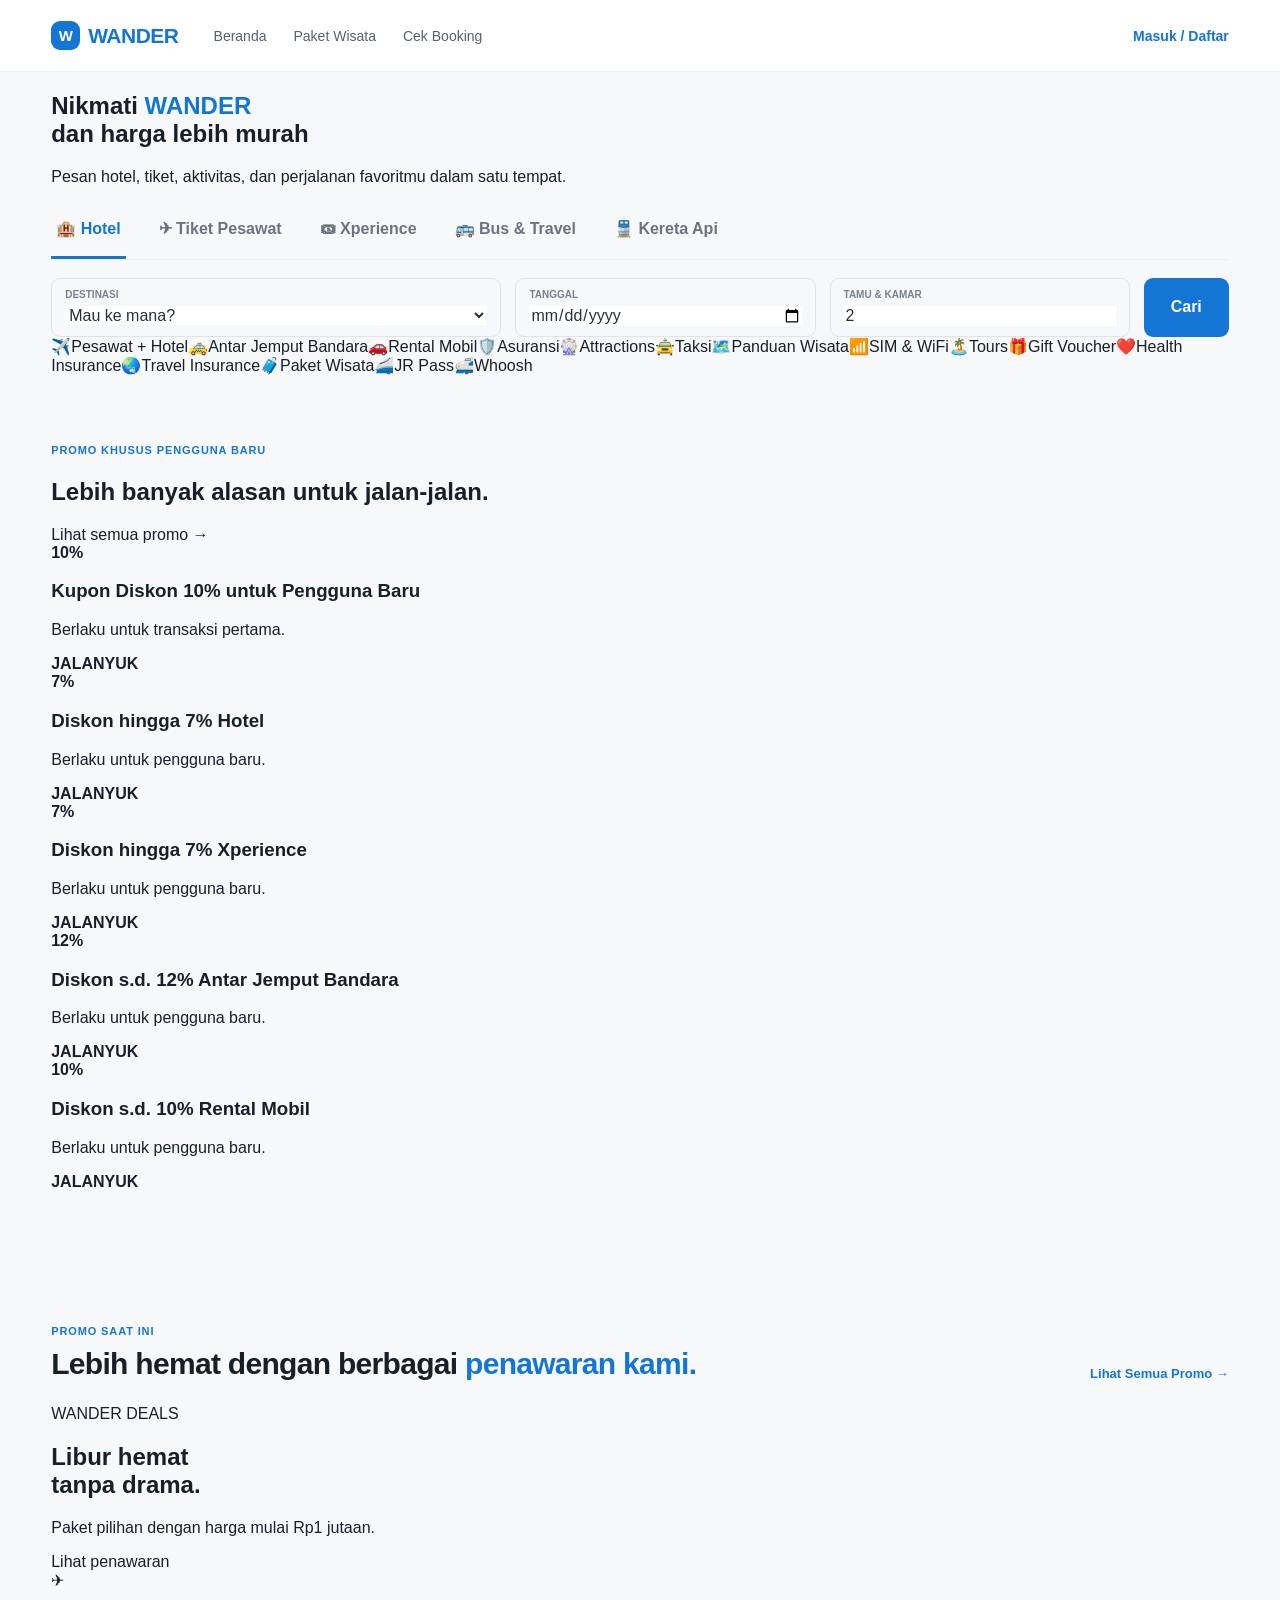
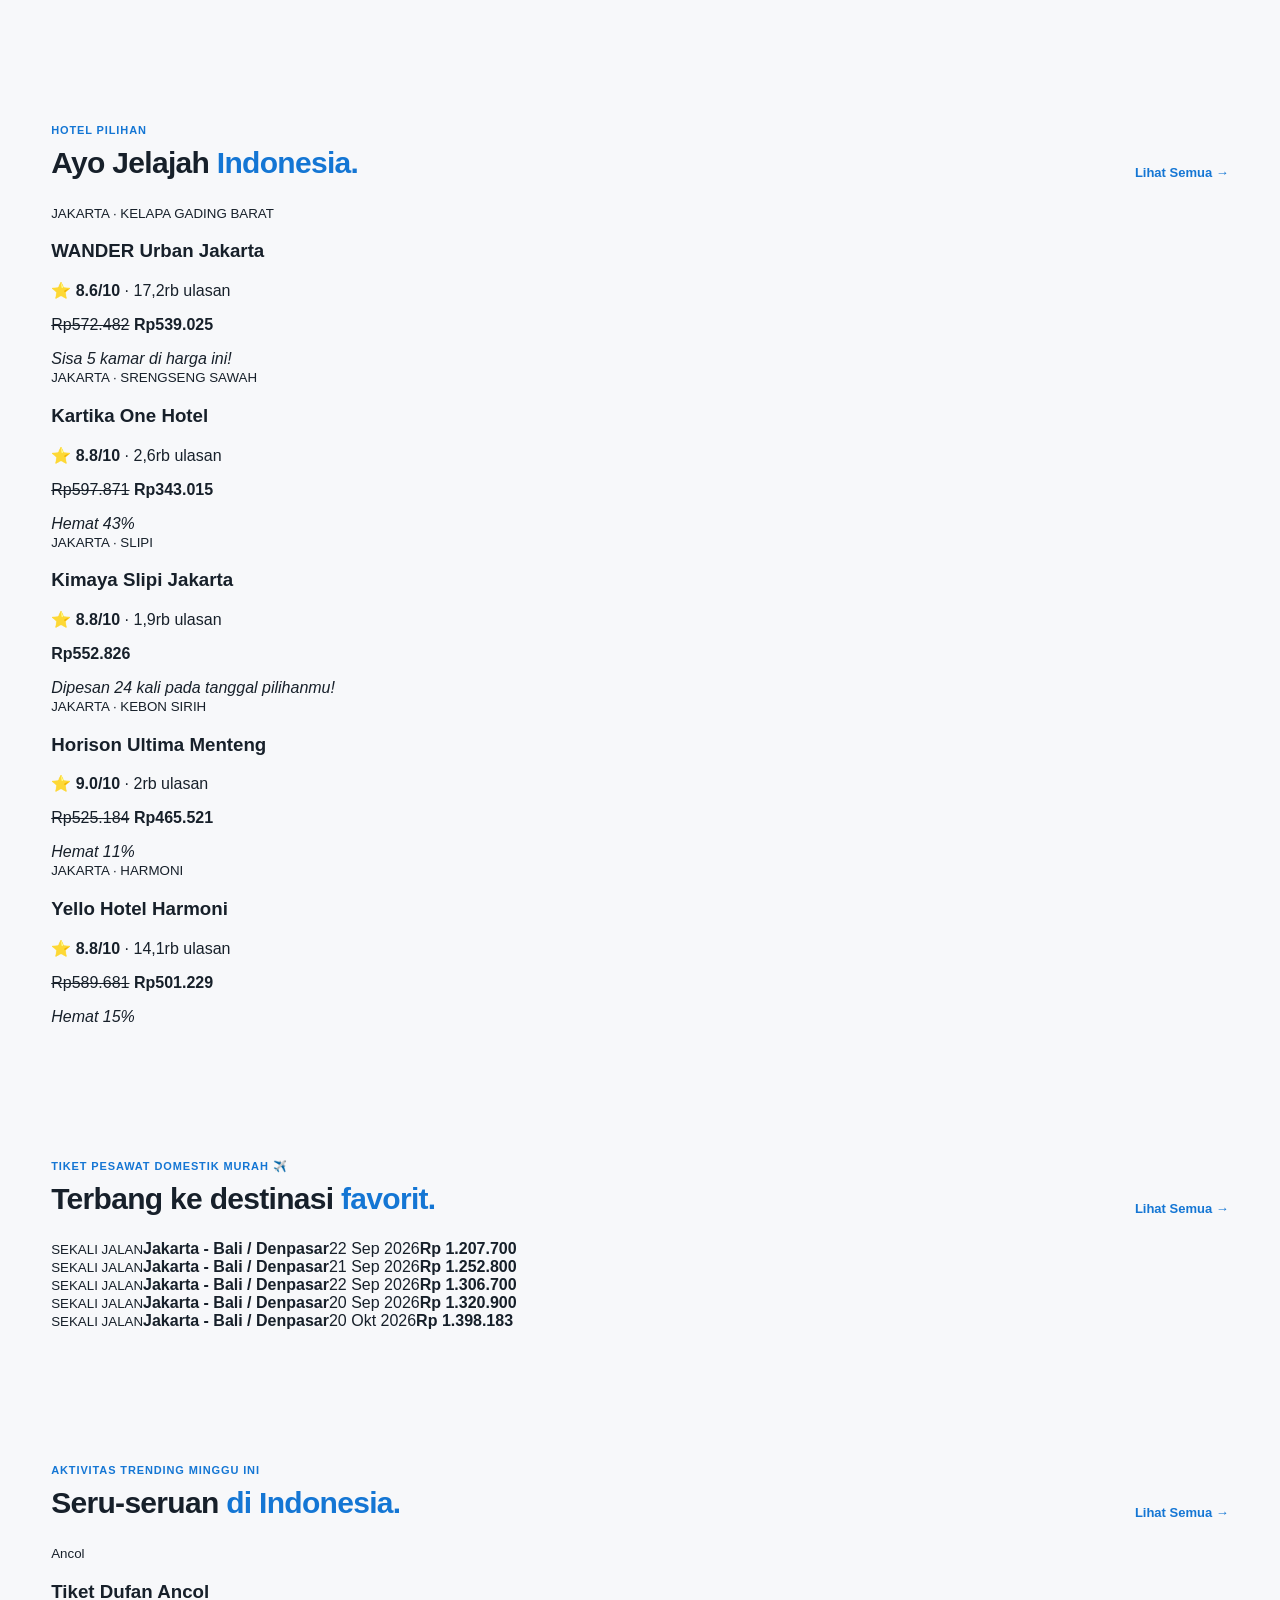
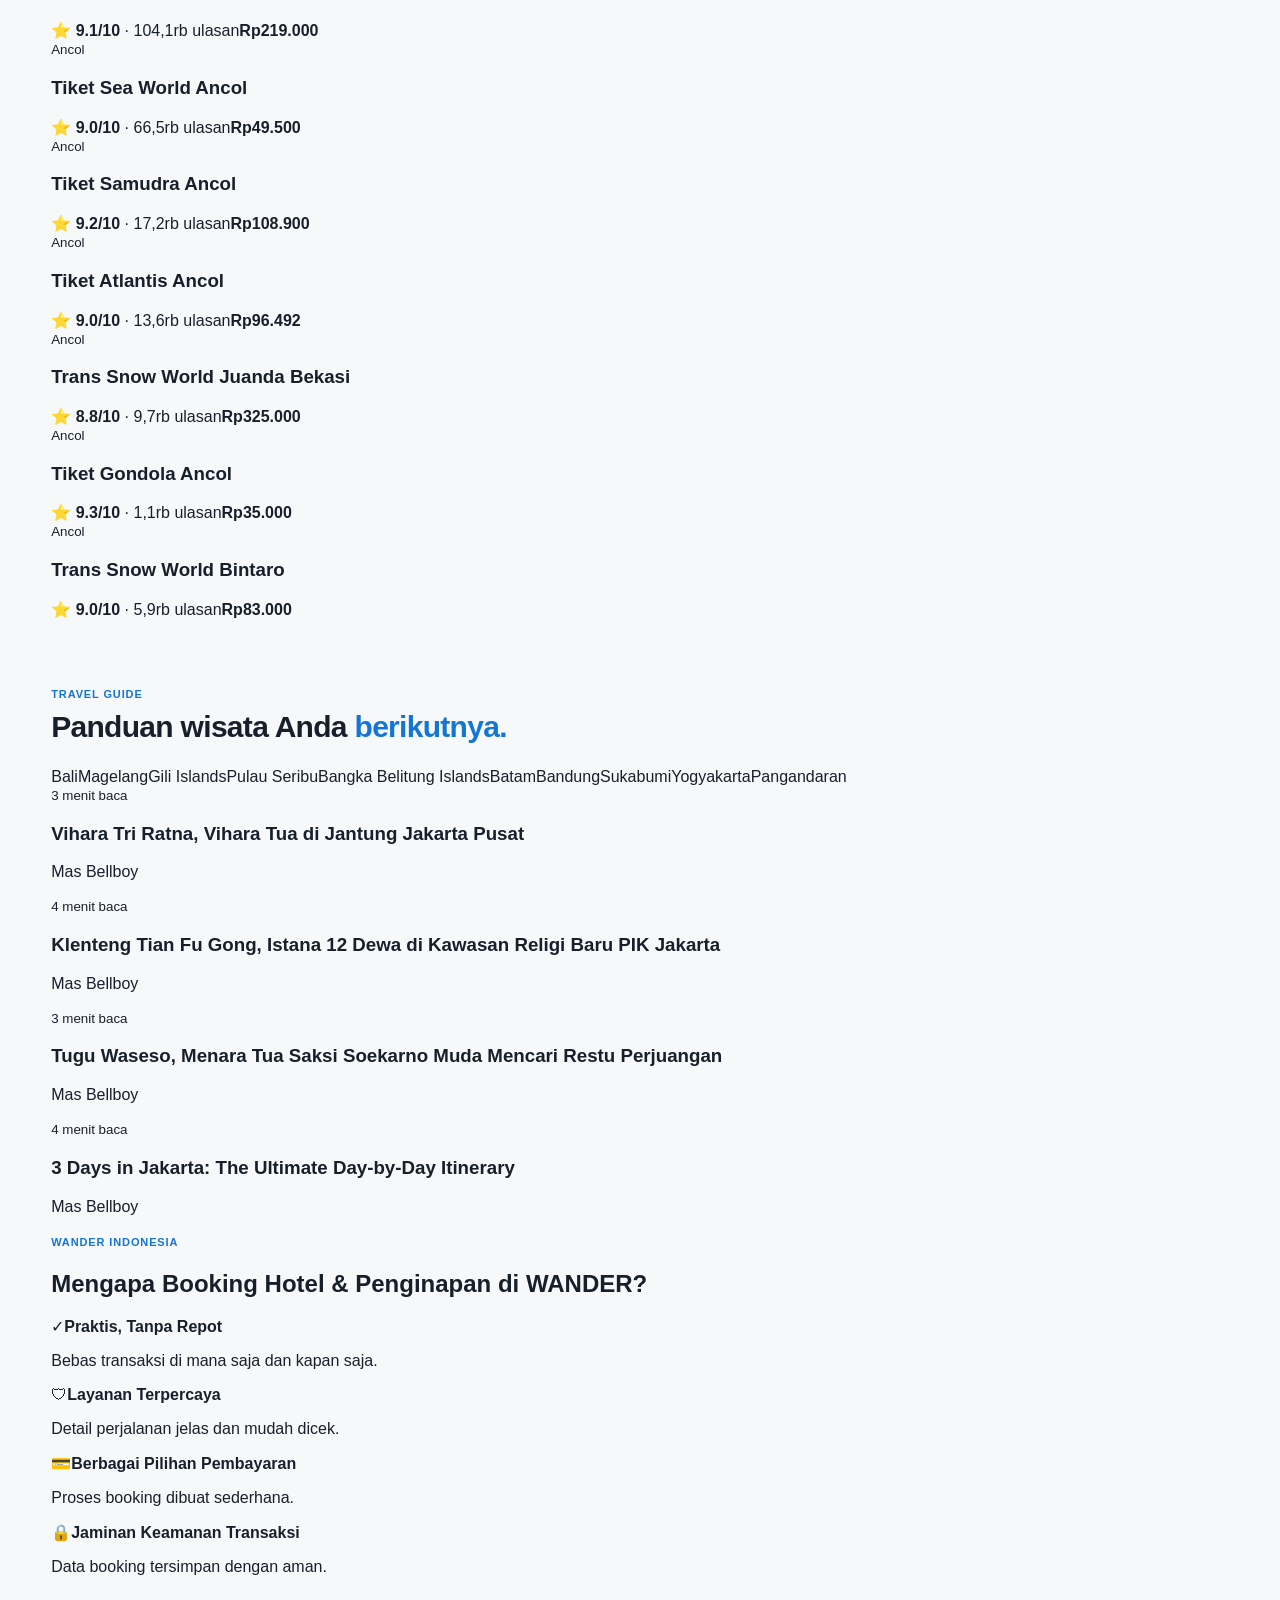
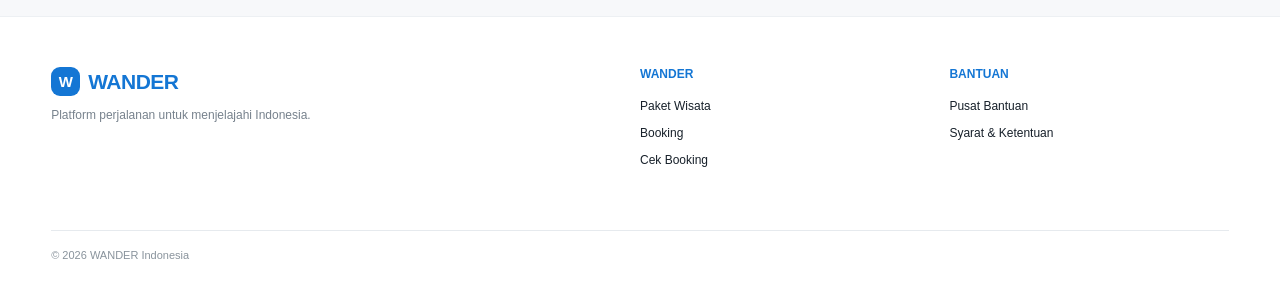
==== commit c3d11bb1: "Rebuild homepage as clean OTA travel marketplace" ====
--- a/index.html
+++ b/index.html
@@ -1,38 +1,17 @@
 <!DOCTYPE html>
-<html lang="id">
-<head>
-<meta charset="UTF-8"><meta name="viewport" content="width=device-width,initial-scale=1">
-<meta name="description" content="WANDER — booking perjalanan dan paket wisata Indonesia.">
-<title>WANDER — Travel Indonesia</title><link rel="stylesheet" href="style.css">
-</head>
+<html lang="id"><head><meta charset="UTF-8"><meta name="viewport" content="width=device-width,initial-scale=1">
+<meta name="description" content="WANDER — platform perjalanan Indonesia."><title>WANDER — Travel Indonesia</title><link rel="stylesheet" href="style.css"></head>
 <body>
 <header class="topbar"><div class="nav-inner"><a class="brand" href="index.html"><span>W</span> WANDER</a><nav><a href="index.html">Beranda</a><a href="packages.html">Paket Wisata</a><a href="check-booking.html">Cek Booking</a></nav><a class="nav-login" href="booking.html">Masuk / Daftar</a></div></header>
 <main>
-<section class="hero">
-<div class="hero-bg"></div><div class="hero-shade"></div>
-<div class="hero-inner"><div class="hero-copy"><span class="badge">🇮🇩 Jelajahi Indonesia</span><h1>Liburan lebih mudah,<br><strong>kenangan lebih banyak.</strong></h1><p>Temukan paket perjalanan pilihan dengan proses booking yang simpel, jelas, dan nyaman.</p></div>
-<div class="search-card"><div class="search-tabs"><button class="active">Paket Wisata</button><button>Hotel</button><button>Aktivitas</button></div><div class="search-grid">
-<label><small>DESTINASI</small><select id="searchPackage"><option value="">Mau ke mana?</option><option value="bali">Bali</option><option value="jogja">Yogyakarta</option><option value="lombok">Lombok</option></select></label>
-<label><small>TANGGAL</small><input id="searchDate" type="date"></label>
-<label><small>JUMLAH TAMU</small><input id="searchGuests" type="number" min="1" value="2"></label>
-<button class="search-btn" id="searchBtn">Cari</button></div></div></div>
-</section>
-<section class="quick"><div class="container quick-row"><div><b>🏷️ Harga transparan</b><span>Tidak ada biaya tersembunyi</span></div><div><b>✓ Booking mudah</b><span>Proses cepat dan praktis</span></div><div><b>🛡️ Perjalanan nyaman</b><span>Detail itinerary jelas</span></div><div><b>💬 Bantuan admin</b><span>Siap membantu konfirmasi</span></div></div></section>
-<section class="section container"><div class="section-title"><div><span class="section-kicker">DESTINASI POPULER</span><h2>Ke mana kamu <strong>ingin pergi?</strong></h2></div><a href="packages.html">Lihat semua →</a></div>
-<div class="destination-grid">
-<a class="destination bali" href="package-detail.html?package=bali"><div><small>BALI</small><h3>Bali Escape</h3><p>Mulai Rp2.450.000</p></div></a>
-<a class="destination jogja" href="package-detail.html?package=jogja"><div><small>YOGYAKARTA</small><h3>Jogja Stories</h3><p>Mulai Rp1.850.000</p></div></a>
-<a class="destination lombok" href="package-detail.html?package=lombok"><div><small>LOMBOK</small><h3>Lombok Wild</h3><p>Mulai Rp2.650.000</p></div></a>
-</div></section>
-<section class="section container"><div class="section-title"><div><span class="section-kicker">PILIHAN UNTUKMU</span><h2>Paket wisata <strong>terpopuler</strong></h2></div><a href="packages.html">Lihat semua →</a></div>
-<div class="package-cards">
-<article class="package-card"><div class="package-photo bali-photo"><span>BEST SELLER</span></div><div class="package-body"><div class="location">📍 Bali · 4H3M</div><h3>Bali Escape</h3><p>Ubud, Seminyak, Uluwatu dan waktu bebas.</p><div class="package-bottom"><div>Mulai dari <strong>Rp2.450.000</strong><small>/orang</small></div><a href="booking.html?package=bali">Pilih</a></div></div></article>
-<article class="package-card"><div class="package-photo jogja-photo"><span>FAVORIT</span></div><div class="package-body"><div class="location">📍 Yogyakarta · 3H2M</div><h3>Jogja Stories</h3><p>Heritage, kuliner dan pengalaman lokal.</p><div class="package-bottom"><div>Mulai dari <strong>Rp1.850.000</strong><small>/orang</small></div><a href="booking.html?package=jogja">Pilih</a></div></div></article>
-<article class="package-card"><div class="package-photo lombok-photo"><span>ADVENTURE</span></div><div class="package-body"><div class="location">📍 Lombok · 4H3M</div><h3>Lombok Wild</h3><p>Pantai, bukit dan petualangan pulau.</p><div class="package-bottom"><div>Mulai dari <strong>Rp2.650.000</strong><small>/orang</small></div><a href="booking.html?package=lombok">Pilih</a></div></div></article>
-</div></section>
-<section class="promo"><div class="container promo-inner"><div><span class="section-kicker">WANDER INDONESIA</span><h2>Satu tempat untuk<br><strong>rencana perjalananmu.</strong></h2><p>Pilih destinasi, lihat detail itinerary, lalu booking. Sesederhana itu.</p><a class="white-btn" href="packages.html">Jelajahi paket</a></div><div class="promo-art">✈</div></div></section>
-<section class="section container faq"><div><span class="section-kicker">BANTUAN</span><h2>Pertanyaan <strong>umum</strong></h2></div><div class="faq-list"><details><summary>Bagaimana cara booking?</summary><p>Pilih paket, isi data perjalanan, lalu kamu akan mendapat kode booking untuk mengecek status.</p></details><details><summary>Apakah destinasi hanya di Indonesia?</summary><p>Ya. Untuk saat ini seluruh paket WANDER berfokus pada destinasi di Indonesia.</p></details><details><summary>Bagaimana konfirmasi booking?</summary><p>Setelah permintaan masuk, admin akan memproses detail perjalanan dan menghubungi nomor WhatsApp yang kamu cantumkan.</p></details></div></section>
-</main>
-<footer><div class="container footer-grid"><div><a class="brand footer-brand" href="index.html"><span>W</span> WANDER</a><p>Partner perjalanan untuk menjelajahi Indonesia.</p></div><div><b>WANDER</b><a href="packages.html">Paket Wisata</a><a href="booking.html">Booking</a><a href="check-booking.html">Cek Booking</a></div><div><b>BANTUAN</b><a href="index.html#faq">FAQ</a><a href="admin.html">Admin</a></div></div><div class="container footer-bottom">© 2026 WANDER Indonesia · Semua destinasi berada di Indonesia.</div></footer>
-<script src="script.js"></script>
-</body></html>+<section class="hero-clean"><div class="container hero-clean-inner"><div class="hero-title"><h1>Nikmati <strong>WANDER</strong><br>dan harga lebih murah</h1><p>Pesan hotel, tiket, aktivitas, dan perjalanan favoritmu dalam satu tempat.</p></div>
+<div class="search-box"><div class="search-tabs"><button class="active">🏨 Hotel</button><button>✈ Tiket Pesawat</button><button>🎟 Xperience</button><button>🚌 Bus & Travel</button><button>🚆 Kereta Api</button></div><div class="search-grid"><label><small>DESTINASI</small><select id="searchPackage"><option value="">Mau ke mana?</option><option value="bali">Bali</option><option value="jogja">Yogyakarta</option><option value="lombok">Lombok</option></select></label><label><small>TANGGAL</small><input id="searchDate" type="date"></label><label><small>TAMU & KAMAR</small><input id="searchGuests" type="number" min="1" value="2"></label><button class="search-btn" id="searchBtn">Cari</button></div></div></div></section>
+<section class="service-strip"><div class="container service-grid"><a>✈️<span>Pesawat + Hotel</span></a><a>🚕<span>Antar Jemput Bandara</span></a><a>🚗<span>Rental Mobil</span></a><a>🛡️<span>Asuransi</span></a><a>🎡<span>Attractions</span></a><a>🚖<span>Taksi</span></a><a>🗺️<span>Panduan Wisata</span></a><a>📶<span>SIM & WiFi</span></a><a>🏝️<span>Tours</span></a><a>🎁<span>Gift Voucher</span></a><a>❤️<span>Health Insurance</span></a><a>🌏<span>Travel Insurance</span></a><a href="packages.html">🧳<span>Paket Wisata</span></a><a>🚄<span>JR Pass</span></a><a>🚅<span>Whoosh</span></a></div></section>
+<section class="section container"><div class="promo-header"><div><span class="section-kicker">PROMO KHUSUS PENGGUNA BARU</span><h2>Lebih banyak alasan untuk <strong>jalan-jalan.</strong></h2></div><a href="#promo">Lihat semua promo →</a></div><div class="promo-cards" id="promo"><article><b>10%</b><h3>Kupon Diskon 10% untuk Pengguna Baru</h3><p>Berlaku untuk transaksi pertama.</p><strong>JALANYUK</strong></article><article><b>7%</b><h3>Diskon hingga 7% Hotel</h3><p>Berlaku untuk pengguna baru.</p><strong>JALANYUK</strong></article><article><b>7%</b><h3>Diskon hingga 7% Xperience</h3><p>Berlaku untuk pengguna baru.</p><strong>JALANYUK</strong></article><article><b>12%</b><h3>Diskon s.d. 12% Antar Jemput Bandara</h3><p>Berlaku untuk pengguna baru.</p><strong>JALANYUK</strong></article><article><b>10%</b><h3>Diskon s.d. 10% Rental Mobil</h3><p>Berlaku untuk pengguna baru.</p><strong>JALANYUK</strong></article></div></section>
+<section class="section container"><div class="section-title"><div><span class="section-kicker">PROMO SAAT INI</span><h2>Lebih hemat dengan berbagai <strong>penawaran kami.</strong></h2></div><a href="packages.html">Lihat Semua Promo →</a></div><div class="deal-banner"><div><span>WANDER DEALS</span><h2>Libur hemat<br>tanpa drama.</h2><p>Paket pilihan dengan harga mulai Rp1 jutaan.</p><a href="packages.html">Lihat penawaran</a></div><div class="deal-shape">✈</div></div></section>
+<section class="section container"><div class="section-title"><div><span class="section-kicker">HOTEL PILIHAN</span><h2>Ayo Jelajah <strong>Indonesia.</strong></h2></div><a href="#">Lihat Semua →</a></div><div class="hotel-grid"><article><div class="hotel-photo h1"></div><div class="hotel-body"><small>JAKARTA · KELAPA GADING BARAT</small><h3>WANDER Urban Jakarta</h3><div>⭐ <b>8.6/10</b> · 17,2rb ulasan</div><p><s>Rp572.482</s> <strong>Rp539.025</strong></p><em>Sisa 5 kamar di harga ini!</em></div></article><article><div class="hotel-photo h2"></div><div class="hotel-body"><small>JAKARTA · SRENGSENG SAWAH</small><h3>Kartika One Hotel</h3><div>⭐ <b>8.8/10</b> · 2,6rb ulasan</div><p><s>Rp597.871</s> <strong>Rp343.015</strong></p><em>Hemat 43%</em></div></article><article><div class="hotel-photo h3"></div><div class="hotel-body"><small>JAKARTA · SLIPI</small><h3>Kimaya Slipi Jakarta</h3><div>⭐ <b>8.8/10</b> · 1,9rb ulasan</div><p><strong>Rp552.826</strong></p><em>Dipesan 24 kali pada tanggal pilihanmu!</em></div></article><article><div class="hotel-photo h4"></div><div class="hotel-body"><small>JAKARTA · KEBON SIRIH</small><h3>Horison Ultima Menteng</h3><div>⭐ <b>9.0/10</b> · 2rb ulasan</div><p><s>Rp525.184</s> <strong>Rp465.521</strong></p><em>Hemat 11%</em></div></article><article><div class="hotel-photo h5"></div><div class="hotel-body"><small>JAKARTA · HARMONI</small><h3>Yello Hotel Harmoni</h3><div>⭐ <b>8.8/10</b> · 14,1rb ulasan</div><p><s>Rp589.681</s> <strong>Rp501.229</strong></p><em>Hemat 15%</em></div></article></div></section>
+<section class="section container"><div class="section-title"><div><span class="section-kicker">TIKET PESAWAT DOMESTIK MURAH ✈️</span><h2>Terbang ke destinasi <strong>favorit.</strong></h2></div><a href="#">Lihat Semua →</a></div><div class="flight-grid"><article><small>SEKALI JALAN</small><b>Jakarta - Bali / Denpasar</b><span>22 Sep 2026</span><strong>Rp 1.207.700</strong></article><article><small>SEKALI JALAN</small><b>Jakarta - Bali / Denpasar</b><span>21 Sep 2026</span><strong>Rp 1.252.800</strong></article><article><small>SEKALI JALAN</small><b>Jakarta - Bali / Denpasar</b><span>22 Sep 2026</span><strong>Rp 1.306.700</strong></article><article><small>SEKALI JALAN</small><b>Jakarta - Bali / Denpasar</b><span>20 Sep 2026</span><strong>Rp 1.320.900</strong></article><article><small>SEKALI JALAN</small><b>Jakarta - Bali / Denpasar</b><span>20 Okt 2026</span><strong>Rp 1.398.183</strong></article></div></section>
+<section class="section container"><div class="section-title"><div><span class="section-kicker">AKTIVITAS TRENDING MINGGU INI</span><h2>Seru-seruan <strong>di Indonesia.</strong></h2></div><a href="#">Lihat Semua →</a></div><div class="activity-grid"><article><div class="activity-photo a1"></div><div><small>Ancol</small><h3>Tiket Dufan Ancol</h3><span>⭐ <b>9.1/10</b> · 104,1rb ulasan</span><strong>Rp219.000</strong></div></article><article><div class="activity-photo a2"></div><div><small>Ancol</small><h3>Tiket Sea World Ancol</h3><span>⭐ <b>9.0/10</b> · 66,5rb ulasan</span><strong>Rp49.500</strong></div></article><article><div class="activity-photo a3"></div><div><small>Ancol</small><h3>Tiket Samudra Ancol</h3><span>⭐ <b>9.2/10</b> · 17,2rb ulasan</span><strong>Rp108.900</strong></div></article><article><div class="activity-photo a4"></div><div><small>Ancol</small><h3>Tiket Atlantis Ancol</h3><span>⭐ <b>9.0/10</b> · 13,6rb ulasan</span><strong>Rp96.492</strong></div></article><article><div class="activity-photo a5"></div><div><small>Ancol</small><h3>Trans Snow World Juanda Bekasi</h3><span>⭐ <b>8.8/10</b> · 9,7rb ulasan</span><strong>Rp325.000</strong></div></article><article><div class="activity-photo a6"></div><div><small>Ancol</small><h3>Tiket Gondola Ancol</h3><span>⭐ <b>9.3/10</b> · 1,1rb ulasan</span><strong>Rp35.000</strong></div></article><article><div class="activity-photo a7"></div><div><small>Ancol</small><h3>Trans Snow World Bintaro</h3><span>⭐ <b>9.0/10</b> · 5,9rb ulasan</span><strong>Rp83.000</strong></div></article></div></section>
+<section class="guide"><div class="container"><div class="section-title"><div><span class="section-kicker">TRAVEL GUIDE</span><h2>Panduan wisata Anda <strong>berikutnya.</strong></h2></div></div><div class="chips"><span>Bali</span><span>Magelang</span><span>Gili Islands</span><span>Pulau Seribu</span><span>Bangka Belitung Islands</span><span>Batam</span><span>Bandung</span><span>Sukabumi</span><span>Yogyakarta</span><span>Pangandaran</span></div><div class="articles"><article><div class="article-img"></div><small>3 menit baca</small><h3>Vihara Tri Ratna, Vihara Tua di Jantung Jakarta Pusat</h3><p>Mas Bellboy</p></article><article><div class="article-img"></div><small>4 menit baca</small><h3>Klenteng Tian Fu Gong, Istana 12 Dewa di Kawasan Religi Baru PIK Jakarta</h3><p>Mas Bellboy</p></article><article><div class="article-img"></div><small>3 menit baca</small><h3>Tugu Waseso, Menara Tua Saksi Soekarno Muda Mencari Restu Perjuangan</h3><p>Mas Bellboy</p></article><article><div class="article-img"></div><small>4 menit baca</small><h3>3 Days in Jakarta: The Ultimate Day-by-Day Itinerary</h3><p>Mas Bellboy</p></article></div></div></section>
+<section class="why container"><div><span class="section-kicker">WANDER INDONESIA</span><h2>Mengapa Booking Hotel & Penginapan di WANDER?</h2></div><div class="why-grid"><div>✓<b>Praktis, Tanpa Repot</b><p>Bebas transaksi di mana saja dan kapan saja.</p></div><div>🛡<b>Layanan Terpercaya</b><p>Detail perjalanan jelas dan mudah dicek.</p></div><div>💳<b>Berbagai Pilihan Pembayaran</b><p>Proses booking dibuat sederhana.</p></div><div>🔒<b>Jaminan Keamanan Transaksi</b><p>Data booking tersimpan dengan aman.</p></div></div></section>
+</main><footer><div class="container footer-grid"><div><a class="brand"><span>W</span> WANDER</a><p>Platform perjalanan untuk menjelajahi Indonesia.</p></div><div><b>WANDER</b><a href="packages.html">Paket Wisata</a><a href="booking.html">Booking</a><a href="check-booking.html">Cek Booking</a></div><div><b>BANTUAN</b><a href="#">Pusat Bantuan</a><a href="#">Syarat & Ketentuan</a></div></div><div class="container footer-bottom">© 2026 WANDER Indonesia</div></footer><script src="script.js"></script></body></html>
--- a/style.css
+++ b/style.css
@@ -1,4 +1 @@
-@import url('https://fonts.googleapis.com/css2?family=DM+Sans:wght@400;500;600&family=Playfair+Display:ital,wght@0,500;1,500&display=swap');
-*{box-sizing:border-box}html{scroll-behavior:smooth}body{margin:0;background:#f2efe8;color:#171713;font-family:'DM Sans',sans-serif}a{color:inherit;text-decoration:none}.nav{position:absolute;z-index:5;top:0;left:0;width:100%;display:flex;align-items:center;justify-content:space-between;padding:28px 5vw;color:#fff}.brand{font-weight:600;letter-spacing:.12em;font-size:19px}.brand span{color:#d7b878}.nav nav{display:flex;gap:36px;font-size:13px}.nav-cta{border:1px solid #ffffff66;padding:11px 17px;border-radius:30px;font-size:13px}.nav-cta span{margin-left:8px}.hero{height:92vh;min-height:650px;position:relative;color:#fff;overflow:hidden}.hero-image{position:absolute;inset:0;background:url('https://images.unsplash.com/photo-1537996194471-e657df975ab4?auto=format&fit=crop&w=2200&q=85') center/cover}.hero-overlay{position:absolute;inset:0;background:linear-gradient(90deg,#000b 0%,#0003 60%,#0001),linear-gradient(0deg,#0007,#0000 35%)}.hero-content{position:absolute;left:10vw;top:50%;transform:translateY(-43%);max-width:720px}.eyebrow{font-size:10px;letter-spacing:.2em;font-weight:600;margin:0 0 20px}.hero h1{font-size:clamp(62px,8vw,124px);line-height:.9;letter-spacing:-.05em;margin:0 0 30px;font-weight:500}.hero h1 em,h2 em{font-family:'Playfair Display',serif;font-weight:500}.lead{font-size:17px;line-height:1.6;max-width:470px;color:#eee;margin-bottom:35px}.primary{display:inline-flex;gap:28px;align-items:center;background:#f4f0e8;color:#171713;border-radius:30px;padding:15px 21px;font-size:13px}.hero-meta{position:absolute;bottom:30px;left:5vw;right:5vw;display:flex;justify-content:space-between;font-size:10px;letter-spacing:.12em;text-transform:uppercase;color:#ddd}.intro{padding:150px 12vw 135px;max-width:1100px}.intro h2,.section-head h2,.experience h2{font-size:clamp(45px,6vw,82px);font-weight:500;line-height:.98;letter-spacing:-.04em;margin:0 0 30px}.intro-copy{font-size:17px;line-height:1.7;max-width:560px;color:#666}.destinations{padding:30px 5vw 150px}.section-head{display:flex;align-items:end;justify-content:space-between;margin-bottom:50px}.section-head a,.text-link{font-size:13px;border-bottom:1px solid #999;padding-bottom:7px}.cards{display:grid;grid-template-columns:1.3fr 1fr 1fr;gap:18px}.card{min-width:0}.card-img{height:460px;background-size:cover;background-position:center;transition:transform .6s}.card:hover .card-img{transform:scale(1.025)}.bali{background-image:url('https://images.unsplash.com/photo-1537996194471-e657df975ab4?auto=format&fit=crop&w=1200&q=80')}.japan{background-image:url('https://images.unsplash.com/photo-1493976040374-85c8e12f0c0e?auto=format&fit=crop&w=1000&q=80')}.swiss{background-image:url('https://images.unsplash.com/photo-1500534623283-312aade485b7?auto=format&fit=crop&w=1000&q=80')}.card>div:last-child{padding:18px 2px}.card span{font-size:9px;letter-spacing:.17em;color:#777}.card h3{font-size:29px;font-weight:500;margin:7px 0}.card p{font-size:13px;color:#777;margin:0}.experience{background:#20211c;color:#f2efe8;display:grid;grid-template-columns:1.1fr 1fr;min-height:650px}.experience-photo{background:url('https://images.unsplash.com/photo-1464822759023-fed622ff2c3b?auto=format&fit=crop&w=1400&q=85') center/cover}.experience-copy{padding:90px 9vw;align-self:center}.experience-copy p:not(.eyebrow){color:#bcbcb5;line-height:1.8;max-width:430px;margin:30px 0}.text-link{display:inline-block;margin-top:10px}footer{padding:55px 5vw;display:flex;align-items:center;justify-content:space-between;border-top:1px solid #d5d1c8}footer p,footer small{font-size:11px;color:#777}footer small{margin-left:auto}@media(max-width:800px){.nav nav{display:none}.hero{min-height:620px;height:88vh}.hero-content{left:7vw;right:7vw}.hero h1{font-size:clamp(55px,15vw,85px)}.cards{grid-template-columns:1fr}.card-img{height:390px}.intro{padding:100px 7vw}.destinations{padding:20px 7vw 100px}.section-head{display:block}.section-head a{display:inline-block;margin-top:5px}.experience{grid-template-columns:1fr}.experience-photo{height:430px}.experience-copy{padding:75px 9vw}footer{display:block}footer p{margin:15px 0}footer small{display:block;margin:20px 0 0}}
-.booking{padding:130px 12vw;background:#e8e4db;display:grid;grid-template-columns:1fr 1fr;gap:80px}.booking h2{font-size:clamp(48px,6vw,78px);font-weight:500;line-height:1;margin:0}.booking-note{max-width:430px;color:#666;line-height:1.7}.booking form{display:grid;grid-template-columns:1fr 1fr;gap:18px}label{font-size:11px;letter-spacing:.05em;color:#555}label input,label select{display:block;width:100%;margin-top:8px;border:0;border-bottom:1px solid #aaa;background:transparent;padding:12px 2px;font:inherit;outline:none}label:first-child,label:nth-child(2){grid-column:auto}.submit{grid-column:1/-1;margin-top:15px;border:0;background:#171713;color:#fff;border-radius:30px;padding:16px 20px;text-align:left;font:inherit;cursor:pointer}.submit span{float:right}.form-status{grid-column:1/-1;font-size:12px;color:#555}@media(max-width:800px){.booking{padding:90px 7vw;grid-template-columns:1fr;gap:45px}.booking form{grid-template-columns:1fr}.submit,.form-status{grid-column:auto}}
-.dark{position:relative;color:#171713;background:#f2efe8}.listing{padding:160px 7vw 120px}.listing h1,.check h1,.admin h1,.standalone h1{font-size:clamp(55px,8vw,105px);line-height:.9;font-weight:500;letter-spacing:-.05em;margin:0 0 70px}.package-grid{display:grid;grid-template-columns:repeat(3,1fr);gap:22px}.package-grid article{border-top:1px solid #aaa;padding-top:15px}.mini-img{height:410px;background-size:cover;background-position:center;margin-bottom:20px}.package-grid article>span{font-size:9px;letter-spacing:.16em;color:#777}.package-grid h2{font-size:30px;font-weight:500;margin:8px 0}.package-grid p{color:#777;font-size:13px;min-height:38px}.package-grid strong{display:block;font-size:13px;margin:20px 0}.dark-btn{background:#171713!important;color:#fff!important}.package-grid .primary{margin-top:8px}.detail{display:grid;grid-template-columns:1.1fr .9fr;min-height:100vh}.detail-img{min-height:700px;background:url('https://images.unsplash.com/photo-1537996194471-e657df975ab4?auto=format&fit=crop&w=1500&q=85') center/cover}.detail-copy{padding:170px 8vw 80px}.detail-copy h1{font-size:clamp(55px,7vw,95px);line-height:.9;font-weight:500;margin:0 0 25px}.detail-copy>p{color:#666;line-height:1.7;max-width:500px}.facts{display:flex;gap:70px;border-top:1px solid #bbb;border-bottom:1px solid #bbb;padding:25px 0;margin:40px 0}.facts small{display:block;font-size:9px;letter-spacing:.15em;color:#888}.facts b{display:block;margin-top:8px;font-size:14px}.detail-copy h3{font-weight:500}.it-day{padding:13px 0;border-bottom:1px solid #ddd;font-size:13px}.it-day b{margin-right:15px}.standalone{min-height:100vh;padding:150px 12vw;background:#f2efe8}.standalone.booking{display:grid}.check{min-height:80vh;padding:170px 12vw}.check>p:not(.eyebrow){color:#777}.check-box{max-width:650px;margin-top:45px;display:flex;gap:10px}.check-box input{flex:1;border:1px solid #bbb;background:transparent;padding:15px;border-radius:30px;font:inherit}.check-box .submit{width:auto;margin:0}.check-box #checkResult{position:absolute;margin-top:70px;font-size:13px}.admin-nav{display:flex;justify-content:space-between;padding:28px 5vw;border-bottom:1px solid #ddd}.admin{padding:90px 7vw}.admin-head{display:flex;justify-content:space-between;align-items:end}.admin-head h1{margin-bottom:45px}.outline{background:none;border:1px solid #999;padding:11px 17px;border-radius:30px}.stats{display:grid;grid-template-columns:repeat(3,1fr);gap:15px;margin-bottom:45px}.stats>div{background:#e7e3da;padding:25px}.stats small{font-size:9px;letter-spacing:.12em;color:#777}.stats b{display:block;font-size:35px;font-weight:500;margin-top:8px}.table-wrap{overflow:auto}table{width:100%;border-collapse:collapse;font-size:12px}th,td{text-align:left;padding:16px 10px;border-bottom:1px solid #ddd}th{font-size:9px;letter-spacing:.1em;color:#888}@media(max-width:800px){.package-grid,.detail,.stats{grid-template-columns:1fr}.listing{padding:120px 7vw 80px}.package-grid .mini-img{height:350px}.detail-img{min-height:450px}.detail-copy{padding:75px 8vw}.standalone{padding:120px 7vw}.standalone.booking{display:block}.check{padding:120px 7vw}.check-box{display:block}.check-box input{width:100%;margin-bottom:10px}.check-box .submit{width:100%}.admin-head{display:block}.admin-head .outline{margin-bottom:30px}}+*{box-sizing:border-box}html{scroll-behavior:smooth}body{margin:0;background:#f7f8fa;color:#17202a;font-family:Arial,Helvetica,sans-serif}a{text-decoration:none;color:inherit}button,input,select{font:inherit}.container{width:min(1180px,92%);margin:auto}.topbar{height:72px;background:#fff;color:#17202a;border-bottom:1px solid #edf0f3;position:relative;z-index:20}.nav-inner{height:100%;width:min(1180px,92%);margin:auto;display:flex;align-items:center;gap:35px}.brand{font-size:21px;font-weight:800;letter-spacing:-.5px;color:#1476d4;display:flex;align-items:center;gap:8px}.brand span{width:29px;height:29px;border-radius:9px;background:#1476d4;color:#fff;display:grid;place-items:center;font-size:15px}.nav-inner nav{display:flex;gap:27px;font-size:14px;color:#56616d}.nav-inner nav a:hover,.nav-inner nav .selected{color:#1476d4}.nav-login{margin-left:auto;color:#1476d4;font-size:14px;font-weight:700}.hero{position:relative;min-height:590px;background:#0d2941}.hero-bg{position:absolute;inset:0;background:url('https://images.unsplash.com/photo-1537996194471-e657df975ab4?auto=format&fit=crop&w=2200&q=85') center/cover}.hero-shade{position:absolute;inset:0;background:linear-gradient(90deg,rgba(4,29,50,.86),rgba(4,29,50,.35),rgba(4,29,50,.1))}.hero-inner{position:relative;width:min(1180px,92%);margin:auto;padding:88px 0 120px;color:#fff}.badge{display:inline-block;background:#ffffff1c;border:1px solid #ffffff33;padding:8px 13px;border-radius:20px;font-size:12px}.hero h1{font-size:clamp(38px,5vw,64px);line-height:1.1;margin:20px 0 12px;letter-spacing:-1.8px}.hero h1 strong{color:#8ed0ff}.hero-copy p{font-size:17px;line-height:1.6;max-width:500px;color:#e9f2f9}.search-card{position:absolute;left:0;right:0;bottom:-62px;background:#fff;color:#17202a;border-radius:14px;box-shadow:0 12px 35px #17202a22;padding:0 22px 22px}.search-tabs{display:flex;gap:28px;height:58px;border-bottom:1px solid #edf0f3}.search-tabs button{border:0;background:none;padding:0 5px;font-weight:700;color:#6a7480;border-bottom:3px solid transparent}.search-tabs .active{color:#1476d4;border-color:#1476d4}.search-grid{display:grid;grid-template-columns:1.5fr 1fr 1fr auto;gap:14px;padding-top:18px}.search-grid label{border:1px solid #dfe4e9;border-radius:9px;padding:10px 13px}.search-grid small{display:block;color:#77828d;font-size:10px;font-weight:700;margin-bottom:6px}.search-grid select,.search-grid input{border:0;outline:0;width:100%;background:#fff;color:#27313b}.search-btn,.blue-btn{border:0;background:#1476d4;color:#fff;border-radius:9px;padding:0 27px;font-weight:700;cursor:pointer;display:inline-flex;align-items:center;justify-content:center}.quick{margin-top:90px;background:#fff;border-bottom:1px solid #edf0f3}.quick-row{display:grid;grid-template-columns:repeat(4,1fr);padding:25px 0;gap:20px}.quick-row div{border-right:1px solid #edf0f3;padding-left:25px}.quick-row div:first-child{padding-left:0}.quick-row div:last-child{border:0}.quick b,.quick span{display:block;font-size:13px}.quick span{color:#77828d;font-size:12px;margin-top:5px}.section{padding:65px 0}.section-title{display:flex;justify-content:space-between;align-items:end;margin-bottom:24px}.section-kicker{font-size:11px;color:#1476d4;font-weight:800;letter-spacing:.08em}.section-title h2{font-size:30px;margin:8px 0 0;letter-spacing:-.7px}.section-title h2 strong,h1 strong{color:#1476d4}.section-title>a{color:#1476d4;font-size:13px;font-weight:700}.destination-grid{display:grid;grid-template-columns:1.4fr 1fr 1fr;gap:15px}.destination{height:285px;border-radius:12px;overflow:hidden;position:relative;background-size:cover;background-position:center;color:#fff}.destination:after{content:'';position:absolute;inset:0;background:linear-gradient(transparent 35%,#061a2dcc)}.destination>div{position:absolute;z-index:1;bottom:22px;left:22px}.destination small{font-size:10px;font-weight:800;letter-spacing:.1em}.destination h3{font-size:24px;margin:6px 0}.destination p{font-size:12px;margin:0;color:#e8eef4}.bali,.bali-photo{background-image:url('https://images.unsplash.com/photo-1537996194471-e657df975ab4?auto=format&fit=crop&w=1200&q=80')}.jogja,.jogja-photo{background-image:url('https://images.unsplash.com/photo-1596402184320-417e7178b2cd?auto=format&fit=crop&w=1000&q=80')}.lombok,.lombok-photo{background-image:url('https://images.unsplash.com/photo-1539367628448-4bc5c9d171c8?auto=format&fit=crop&w=1000&q=80')}.package-cards{display:grid;grid-template-columns:repeat(3,1fr);gap:18px}.package-card{background:#fff;border:1px solid #e7ebef;border-radius:12px;overflow:hidden;box-shadow:0 3px 12px #17202a08}.package-photo{height:205px;background-size:cover;background-position:center;position:relative}.package-photo span{position:absolute;top:14px;left:14px;background:#fff;color:#1476d4;padding:6px 9px;border-radius:5px;font-size:9px;font-weight:800}.package-body{padding:18px}.location{font-size:11px;color:#77828d}.package-body h3{font-size:22px;margin:8px 0}.package-body p{font-size:13px;color:#68737e;line-height:1.5;min-height:39px}.package-bottom{display:flex;align-items:end;justify-content:space-between;border-top:1px solid #edf0f3;padding-top:16px;font-size:11px;color:#77828d}.package-bottom strong{display:block;color:#17202a;font-size:16px;margin-top:3px}.package-bottom a{background:#eaf4fd;color:#1476d4;padding:9px 15px;border-radius:8px;font-weight:800}.promo{background:#1476d4;color:#fff}.promo-inner{min-height:320px;display:flex;align-items:center;justify-content:space-between}.promo h2{font-size:36px;line-height:1.15;margin:10px 0}.promo p{color:#dceeff}.white-btn{display:inline-block;background:#fff;color:#1476d4;padding:12px 18px;border-radius:8px;font-size:13px;font-weight:800;margin-top:8px}.promo-art{font-size:130px;opacity:.18;transform:rotate(-20deg)}.faq{display:grid;grid-template-columns:1fr 1.5fr;gap:80px}.faq h2{font-size:35px;margin-top:10px}.faq-list details{background:#fff;border:1px solid #e6eaee;border-radius:9px;margin-bottom:10px;padding:17px 20px}.faq-list summary{cursor:pointer;font-size:14px;font-weight:700}.faq-list p{font-size:13px;color:#68737e;line-height:1.6}.page{padding:28px 0 90px}.breadcrumb{font-size:12px;color:#87919b;margin-bottom:35px}.page-heading{display:flex;justify-content:space-between;align-items:end;margin-bottom:30px}.page-heading h1,.booking-page h1,.check-card h1,.admin-head h1{font-size:43px;letter-spacing:-1.4px;margin:8px 0}.page-heading p,.muted{color:#68737e}.page-heading select{padding:12px;border:1px solid #dfe4e9;border-radius:8px;background:#fff}.package-list{display:grid;gap:18px}.wide-card{display:grid;grid-template-columns:330px 1fr;background:#fff;border:1px solid #e4e9ed;border-radius:12px;overflow:hidden}.wide-photo{min-height:310px;background-size:cover;background-position:center}.wide-content{padding:28px}.pill{display:inline-block;background:#edf6ff;color:#1476d4;border-radius:5px;padding:6px 9px;font-size:9px;font-weight:800;letter-spacing:.05em}.wide-content h2{font-size:28px;margin:12px 0 7px}.wide-content>p{color:#68737e;font-size:13px}.wide-content ul{padding-left:18px;color:#68737e;font-size:12px;line-height:1.9}.wide-bottom{display:flex;justify-content:space-between;align-items:center;border-top:1px solid #edf0f3;margin-top:18px;padding-top:16px;font-size:11px;color:#77828d}.wide-bottom strong{font-size:17px;color:#17202a}.wide-bottom small{margin-left:3px}.detail-page{padding:28px 0 90px}.detail-layout{display:grid;grid-template-columns:minmax(0,2fr) 360px;gap:22px}.detail-hero{height:420px;border-radius:12px;background-size:cover;background-position:center}.detail-main{background:#fff;margin-top:16px;border:1px solid #e5e9ed;border-radius:12px;padding:30px}.detail-main h1{font-size:40px;margin:13px 0 8px}.detail-main>p{color:#68737e;line-height:1.7}.included{display:flex;gap:14px;flex-wrap:wrap;background:#f7f9fb;padding:16px;border-radius:9px;margin:25px 0}.included span{font-size:12px;color:#4d5964}.detail-main h2{font-size:22px}.it-day{padding:16px 0;border-bottom:1px solid #edf0f3;font-size:13px}.it-day b{color:#1476d4;margin-right:15px}.price-box{align-self:start;background:#fff;border:1px solid #e0e5e9;border-radius:12px;padding:25px;box-shadow:0 6px 20px #17202a0c;position:sticky;top:20px}.price-box small,.price-box span{display:block;color:#77828d;font-size:12px}.price-box strong{display:block;font-size:28px;margin:7px 0}.price-box .blue-btn{width:100%;height:48px;margin:20px 0 14px}.price-box p{font-size:12px;line-height:2;color:#68737e}.booking-page{padding:28px 0 90px}.booking-grid{display:grid;grid-template-columns:minmax(0,1fr) 330px;gap:24px}.form-card{background:#fff;border:1px solid #e3e8ec;border-radius:12px;padding:28px;margin-top:25px}.form-card form{display:grid;grid-template-columns:1fr 1fr;gap:18px}.form-card label{font-size:12px;font-weight:700}.form-card label span{font-weight:400;color:#88929b}.form-card input,.form-card select{display:block;width:100%;margin-top:8px;padding:13px;border:1px solid #dfe4e8;border-radius:8px;outline:none;background:#fff}.form-card input:focus,.form-card select:focus{border-color:#1476d4}.submit-wide{height:48px;grid-column:1/-1}.form-status{grid-column:1/-1;color:#1476d4;font-size:13px}.booking-help{align-self:start;background:#eaf4fd;border-radius:12px;padding:24px;color:#284a63}.booking-help b{font-size:15px}.booking-help p{font-size:12px;line-height:1.7;color:#587080}.booking-help a{font-size:12px;color:#1476d4;font-weight:700}.check-page{padding:70px 0 140px}.check-card{background:#fff;border:1px solid #e2e7eb;border-radius:14px;max-width:720px;margin:auto;padding:55px;text-align:center;box-shadow:0 10px 30px #17202a0a}.check-card h1{font-size:43px}.check-card>p{color:#68737e;font-size:14px}.check-input{display:flex;gap:10px;margin-top:28px}.check-input input{flex:1;border:1px solid #dfe4e9;border-radius:9px;padding:14px;outline:0}.check-input .blue-btn{height:48px}.check-card #checkResult{margin-top:20px;padding:15px;text-align:left;border-radius:8px;background:#f7f9fb;font-size:13px;line-height:1.8}.admin-page{padding:55px 0 100px}.admin-head{display:flex;justify-content:space-between;align-items:end}.outline{background:#fff;border:1px solid #ccd3d9;padding:11px 15px;border-radius:8px;cursor:pointer}.stats{display:grid;grid-template-columns:repeat(3,1fr);gap:15px;margin:30px 0}.stats>div{background:#fff;border:1px solid #e3e8ec;border-radius:10px;padding:22px}.stats small{font-size:10px;color:#7a858f;font-weight:700}.stats b{display:block;font-size:30px;margin-top:8px;color:#1476d4}.table-wrap{background:#fff;border:1px solid #e3e8ec;border-radius:10px;overflow:auto}table{width:100%;border-collapse:collapse;font-size:12px}th,td{text-align:left;padding:15px;border-bottom:1px solid #edf0f3;white-space:nowrap}th{font-size:9px;color:#7b8690;letter-spacing:.06em}.admin-label{color:#68737e;font-size:12px}.footer-brand{margin-bottom:10px}.footer-grid{display:grid;grid-template-columns:2fr 1fr 1fr;gap:30px;padding:50px 0}.footer-grid p{color:#77828d;font-size:12px}.footer-grid div:not(:first-child) b,.footer-grid div:not(:first-child) a{display:block;font-size:12px;margin-bottom:13px}.footer-grid div:not(:first-child) b{color:#1476d4;margin-bottom:18px}.footer-bottom{border-top:1px solid #e6eaee;padding:18px 0 25px;color:#89939c;font-size:11px}footer{background:#fff;margin-top:40px;border-top:1px solid #edf0f3}@media(max-width:800px){.nav-inner nav{display:none}.hero-inner{padding-top:65px}.hero{min-height:650px}.search-card{bottom:-155px}.search-grid{grid-template-columns:1fr 1fr}.search-btn{height:46px}.quick{margin-top:175px}.quick-row{grid-template-columns:1fr 1fr}.quick-row div:nth-child(2){border:0}.destination-grid,.package-cards,.detail-layout,.booking-grid,.faq,.footer-grid{grid-template-columns:1fr}.destination-grid .destination:first-child{height:250px}.destination{height:220px}.section-title{display:block}.section-title>a{display:inline-block;margin-top:12px}.page-heading{display:block}.page-heading select{margin-top:15px;width:100%}.wide-card{grid-template-columns:1fr}.wide-photo{min-height:240px}.detail-hero{height:300px}.price-box{position:static}.form-card form{grid-template-columns:1fr}.check-card{padding:30px 20px}.check-input{display:block}.check-input input{width:100%;margin-bottom:10px}.check-input .blue-btn{width:100%}.admin-head{display:block}.stats{grid-template-columns:1fr}.promo-art{display:none}}
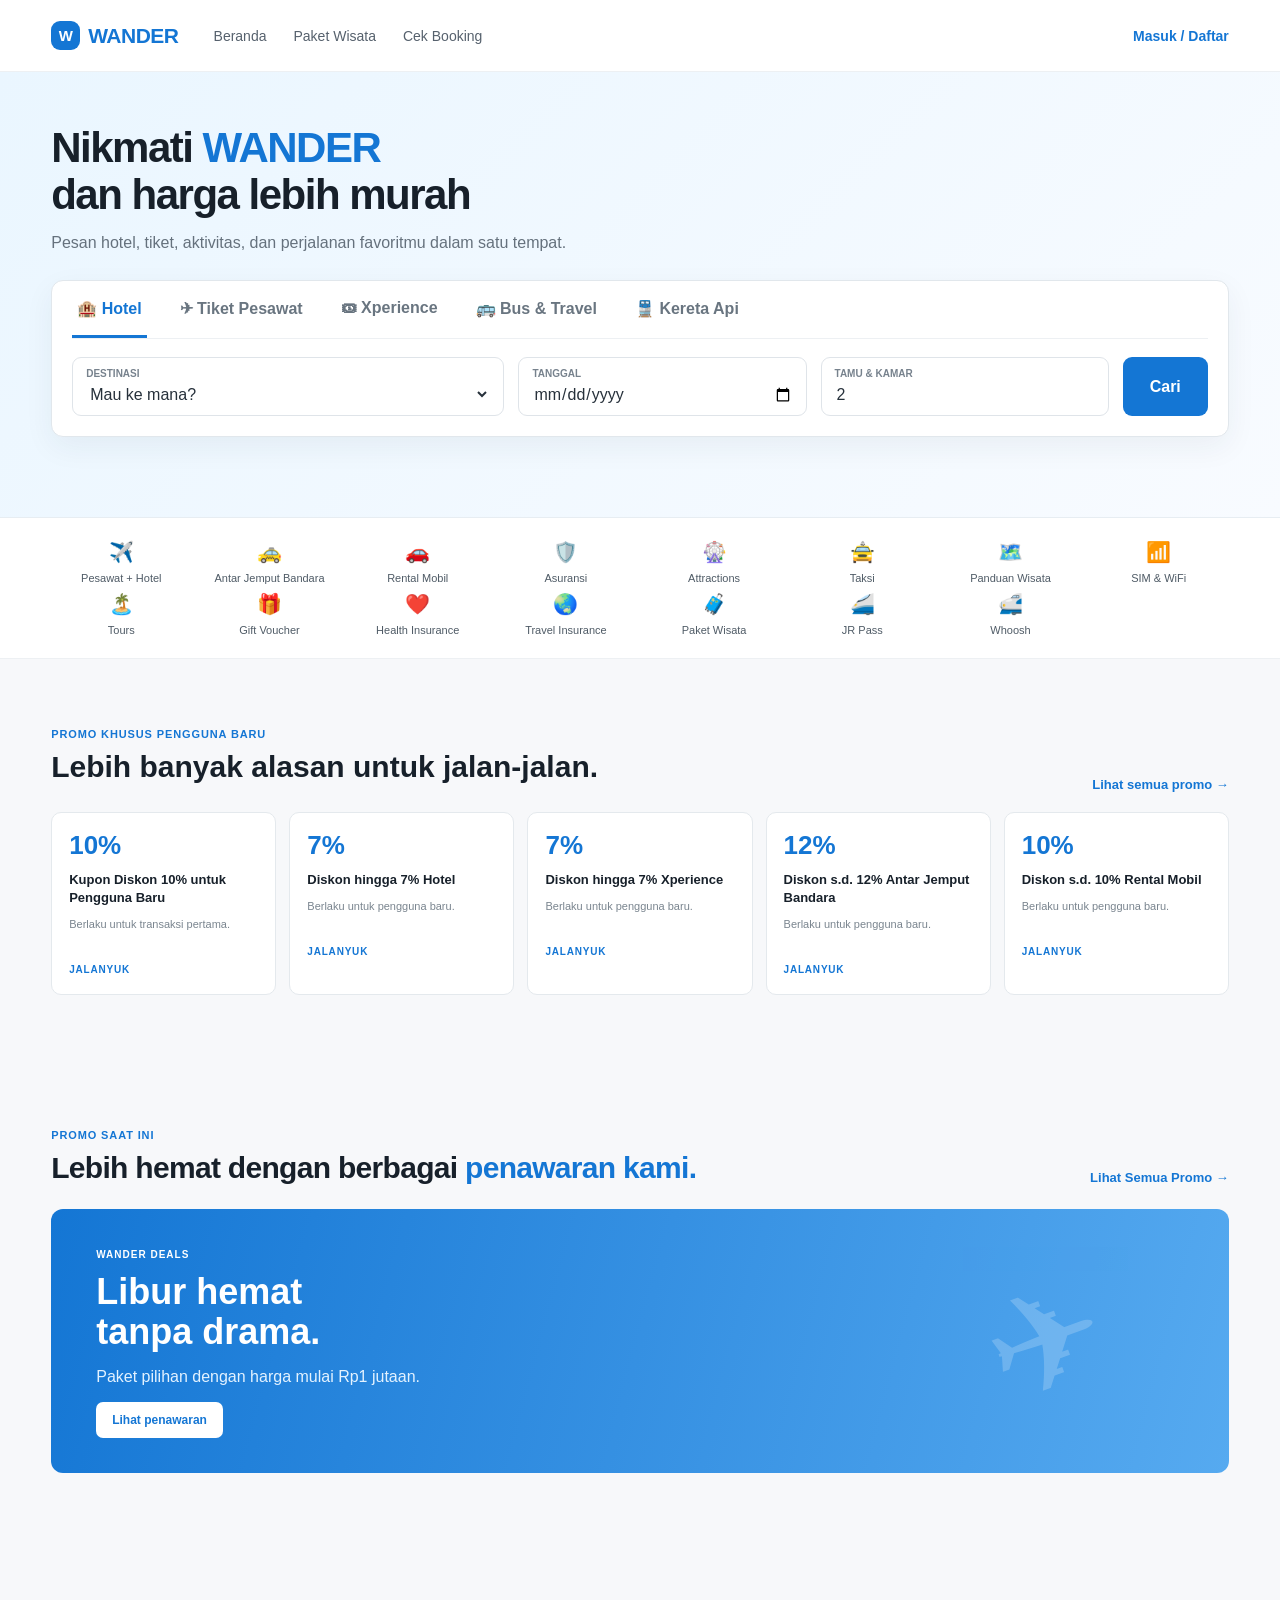
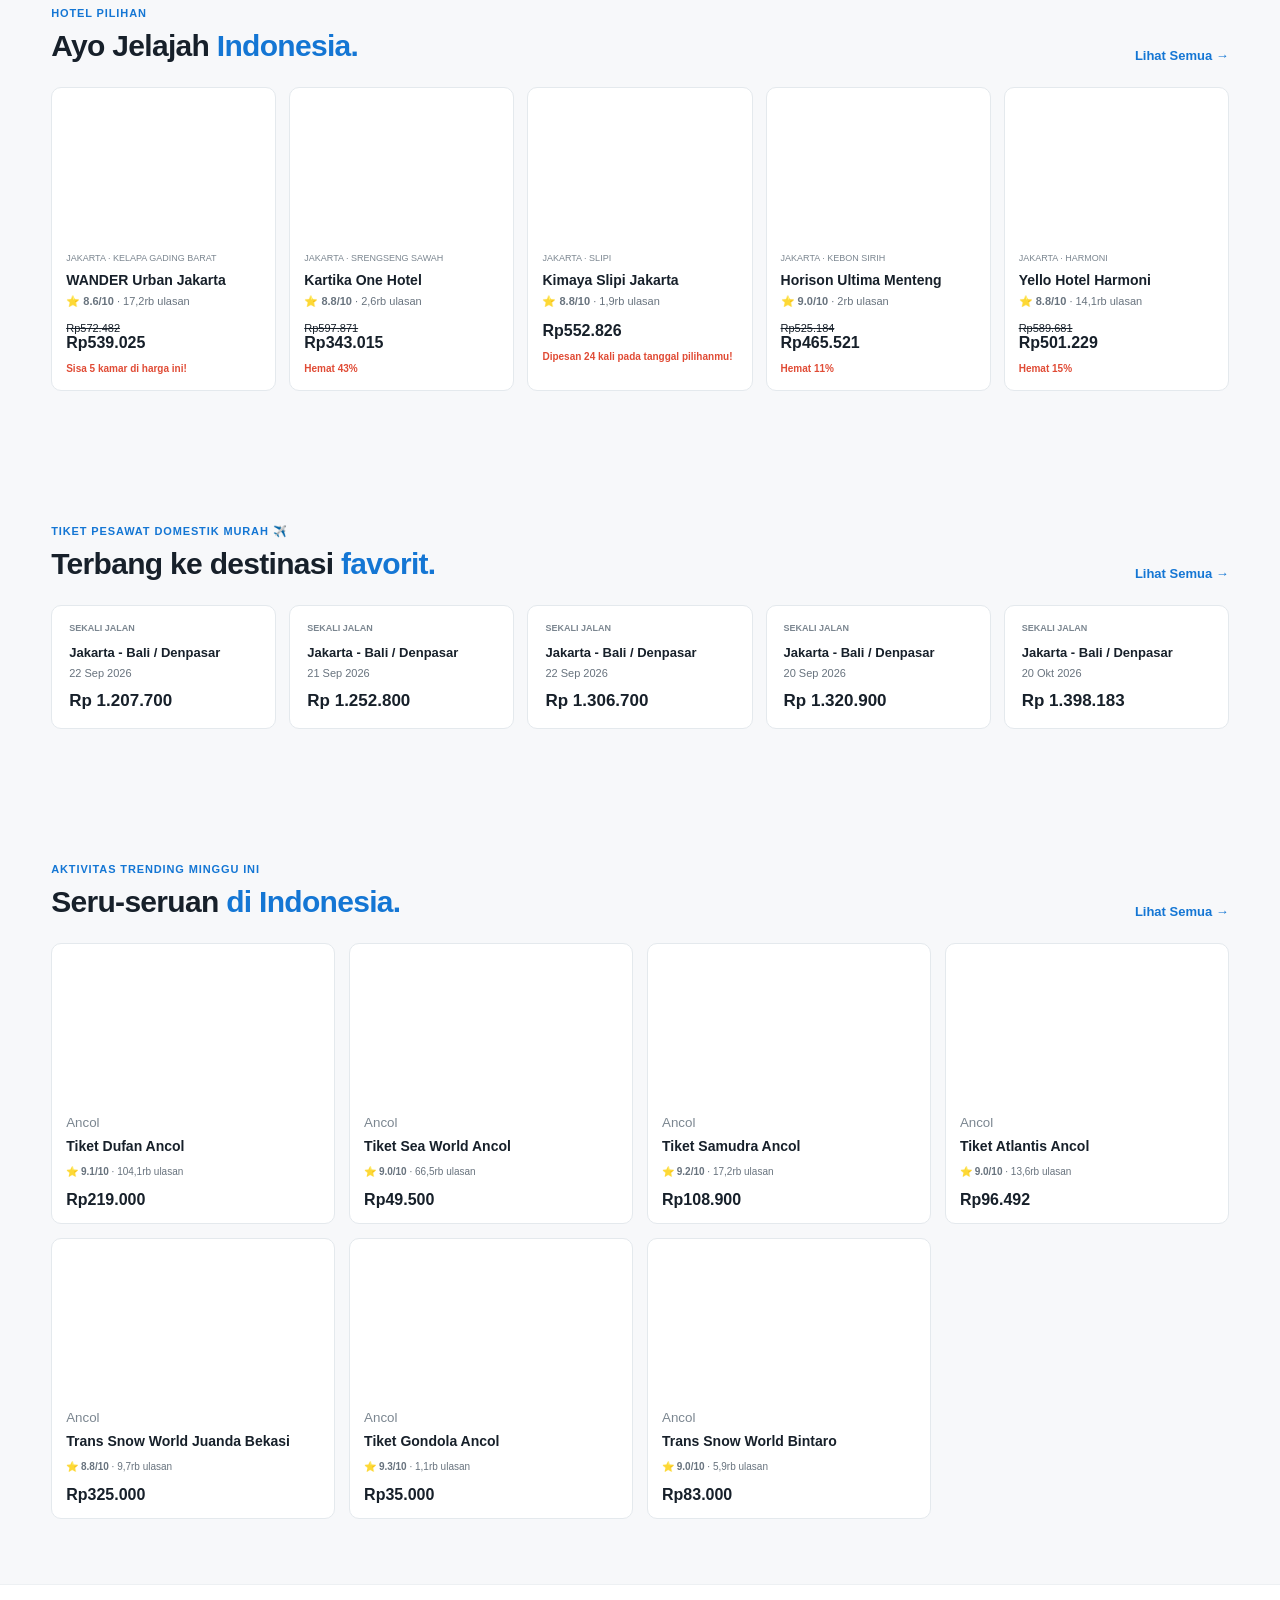
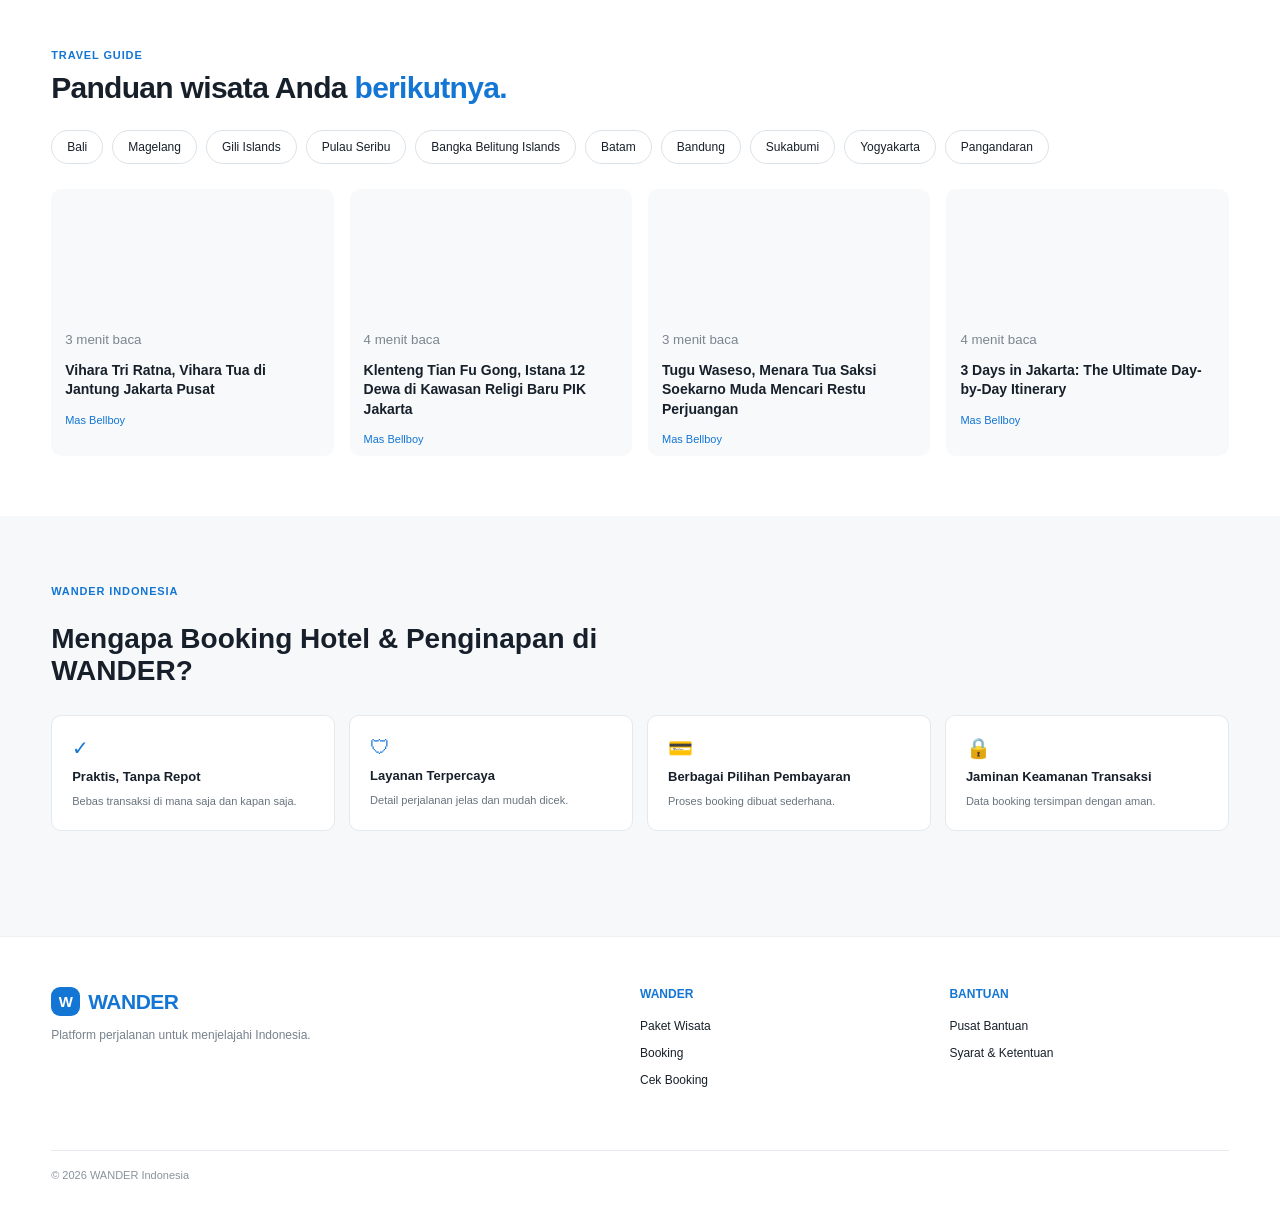
==== commit efc07174: "Fix clickable travel search tabs" ====
--- a/index.html
+++ b/index.html
@@ -5,7 +5,7 @@
 <header class="topbar"><div class="nav-inner"><a class="brand" href="index.html"><span>W</span> WANDER</a><nav><a href="index.html">Beranda</a><a href="packages.html">Paket Wisata</a><a href="check-booking.html">Cek Booking</a></nav><a class="nav-login" href="booking.html">Masuk / Daftar</a></div></header>
 <main>
 <section class="hero-clean"><div class="container hero-clean-inner"><div class="hero-title"><h1>Nikmati <strong>WANDER</strong><br>dan harga lebih murah</h1><p>Pesan hotel, tiket, aktivitas, dan perjalanan favoritmu dalam satu tempat.</p></div>
-<div class="search-box"><div class="search-tabs"><button class="active">🏨 Hotel</button><button>✈ Tiket Pesawat</button><button>🎟 Xperience</button><button>🚌 Bus & Travel</button><button>🚆 Kereta Api</button></div><div class="search-grid"><label><small>DESTINASI</small><select id="searchPackage"><option value="">Mau ke mana?</option><option value="bali">Bali</option><option value="jogja">Yogyakarta</option><option value="lombok">Lombok</option></select></label><label><small>TANGGAL</small><input id="searchDate" type="date"></label><label><small>TAMU & KAMAR</small><input id="searchGuests" type="number" min="1" value="2"></label><button class="search-btn" id="searchBtn">Cari</button></div></div></div></section>
+<div class="search-box"><div class="search-tabs"><button type="button" class="active" data-search-type="hotel">🏨 Hotel</button><button type="button" data-search-type="flight">✈ Tiket Pesawat</button><button type="button" data-search-type="experience">🎟 Xperience</button><button type="button" data-search-type="bus">🚌 Bus & Travel</button><button type="button" data-search-type="train">🚆 Kereta Api</button></div><div class="search-grid"><label><small>DESTINASI</small><select id="searchPackage"><option value="">Mau ke mana?</option><option value="bali">Bali</option><option value="jogja">Yogyakarta</option><option value="lombok">Lombok</option></select></label><label><small>TANGGAL</small><input id="searchDate" type="date"></label><label><small>TAMU & KAMAR</small><input id="searchGuests" type="number" min="1" value="2"></label><button class="search-btn" id="searchBtn">Cari</button></div></div></div></section>
 <section class="service-strip"><div class="container service-grid"><a>✈️<span>Pesawat + Hotel</span></a><a>🚕<span>Antar Jemput Bandara</span></a><a>🚗<span>Rental Mobil</span></a><a>🛡️<span>Asuransi</span></a><a>🎡<span>Attractions</span></a><a>🚖<span>Taksi</span></a><a>🗺️<span>Panduan Wisata</span></a><a>📶<span>SIM & WiFi</span></a><a>🏝️<span>Tours</span></a><a>🎁<span>Gift Voucher</span></a><a>❤️<span>Health Insurance</span></a><a>🌏<span>Travel Insurance</span></a><a href="packages.html">🧳<span>Paket Wisata</span></a><a>🚄<span>JR Pass</span></a><a>🚅<span>Whoosh</span></a></div></section>
 <section class="section container"><div class="promo-header"><div><span class="section-kicker">PROMO KHUSUS PENGGUNA BARU</span><h2>Lebih banyak alasan untuk <strong>jalan-jalan.</strong></h2></div><a href="#promo">Lihat semua promo →</a></div><div class="promo-cards" id="promo"><article><b>10%</b><h3>Kupon Diskon 10% untuk Pengguna Baru</h3><p>Berlaku untuk transaksi pertama.</p><strong>JALANYUK</strong></article><article><b>7%</b><h3>Diskon hingga 7% Hotel</h3><p>Berlaku untuk pengguna baru.</p><strong>JALANYUK</strong></article><article><b>7%</b><h3>Diskon hingga 7% Xperience</h3><p>Berlaku untuk pengguna baru.</p><strong>JALANYUK</strong></article><article><b>12%</b><h3>Diskon s.d. 12% Antar Jemput Bandara</h3><p>Berlaku untuk pengguna baru.</p><strong>JALANYUK</strong></article><article><b>10%</b><h3>Diskon s.d. 10% Rental Mobil</h3><p>Berlaku untuk pengguna baru.</p><strong>JALANYUK</strong></article></div></section>
 <section class="section container"><div class="section-title"><div><span class="section-kicker">PROMO SAAT INI</span><h2>Lebih hemat dengan berbagai <strong>penawaran kami.</strong></h2></div><a href="packages.html">Lihat Semua Promo →</a></div><div class="deal-banner"><div><span>WANDER DEALS</span><h2>Libur hemat<br>tanpa drama.</h2><p>Paket pilihan dengan harga mulai Rp1 jutaan.</p><a href="packages.html">Lihat penawaran</a></div><div class="deal-shape">✈</div></div></section>
--- a/style.css
+++ b/style.css
@@ -1 +1,4 @@
-*{box-sizing:border-box}html{scroll-behavior:smooth}body{margin:0;background:#f7f8fa;color:#17202a;font-family:Arial,Helvetica,sans-serif}a{text-decoration:none;color:inherit}button,input,select{font:inherit}.container{width:min(1180px,92%);margin:auto}.topbar{height:72px;background:#fff;color:#17202a;border-bottom:1px solid #edf0f3;position:relative;z-index:20}.nav-inner{height:100%;width:min(1180px,92%);margin:auto;display:flex;align-items:center;gap:35px}.brand{font-size:21px;font-weight:800;letter-spacing:-.5px;color:#1476d4;display:flex;align-items:center;gap:8px}.brand span{width:29px;height:29px;border-radius:9px;background:#1476d4;color:#fff;display:grid;place-items:center;font-size:15px}.nav-inner nav{display:flex;gap:27px;font-size:14px;color:#56616d}.nav-inner nav a:hover,.nav-inner nav .selected{color:#1476d4}.nav-login{margin-left:auto;color:#1476d4;font-size:14px;font-weight:700}.hero{position:relative;min-height:590px;background:#0d2941}.hero-bg{position:absolute;inset:0;background:url('https://images.unsplash.com/photo-1537996194471-e657df975ab4?auto=format&fit=crop&w=2200&q=85') center/cover}.hero-shade{position:absolute;inset:0;background:linear-gradient(90deg,rgba(4,29,50,.86),rgba(4,29,50,.35),rgba(4,29,50,.1))}.hero-inner{position:relative;width:min(1180px,92%);margin:auto;padding:88px 0 120px;color:#fff}.badge{display:inline-block;background:#ffffff1c;border:1px solid #ffffff33;padding:8px 13px;border-radius:20px;font-size:12px}.hero h1{font-size:clamp(38px,5vw,64px);line-height:1.1;margin:20px 0 12px;letter-spacing:-1.8px}.hero h1 strong{color:#8ed0ff}.hero-copy p{font-size:17px;line-height:1.6;max-width:500px;color:#e9f2f9}.search-card{position:absolute;left:0;right:0;bottom:-62px;background:#fff;color:#17202a;border-radius:14px;box-shadow:0 12px 35px #17202a22;padding:0 22px 22px}.search-tabs{display:flex;gap:28px;height:58px;border-bottom:1px solid #edf0f3}.search-tabs button{border:0;background:none;padding:0 5px;font-weight:700;color:#6a7480;border-bottom:3px solid transparent}.search-tabs .active{color:#1476d4;border-color:#1476d4}.search-grid{display:grid;grid-template-columns:1.5fr 1fr 1fr auto;gap:14px;padding-top:18px}.search-grid label{border:1px solid #dfe4e9;border-radius:9px;padding:10px 13px}.search-grid small{display:block;color:#77828d;font-size:10px;font-weight:700;margin-bottom:6px}.search-grid select,.search-grid input{border:0;outline:0;width:100%;background:#fff;color:#27313b}.search-btn,.blue-btn{border:0;background:#1476d4;color:#fff;border-radius:9px;padding:0 27px;font-weight:700;cursor:pointer;display:inline-flex;align-items:center;justify-content:center}.quick{margin-top:90px;background:#fff;border-bottom:1px solid #edf0f3}.quick-row{display:grid;grid-template-columns:repeat(4,1fr);padding:25px 0;gap:20px}.quick-row div{border-right:1px solid #edf0f3;padding-left:25px}.quick-row div:first-child{padding-left:0}.quick-row div:last-child{border:0}.quick b,.quick span{display:block;font-size:13px}.quick span{color:#77828d;font-size:12px;margin-top:5px}.section{padding:65px 0}.section-title{display:flex;justify-content:space-between;align-items:end;margin-bottom:24px}.section-kicker{font-size:11px;color:#1476d4;font-weight:800;letter-spacing:.08em}.section-title h2{font-size:30px;margin:8px 0 0;letter-spacing:-.7px}.section-title h2 strong,h1 strong{color:#1476d4}.section-title>a{color:#1476d4;font-size:13px;font-weight:700}.destination-grid{display:grid;grid-template-columns:1.4fr 1fr 1fr;gap:15px}.destination{height:285px;border-radius:12px;overflow:hidden;position:relative;background-size:cover;background-position:center;color:#fff}.destination:after{content:'';position:absolute;inset:0;background:linear-gradient(transparent 35%,#061a2dcc)}.destination>div{position:absolute;z-index:1;bottom:22px;left:22px}.destination small{font-size:10px;font-weight:800;letter-spacing:.1em}.destination h3{font-size:24px;margin:6px 0}.destination p{font-size:12px;margin:0;color:#e8eef4}.bali,.bali-photo{background-image:url('https://images.unsplash.com/photo-1537996194471-e657df975ab4?auto=format&fit=crop&w=1200&q=80')}.jogja,.jogja-photo{background-image:url('https://images.unsplash.com/photo-1596402184320-417e7178b2cd?auto=format&fit=crop&w=1000&q=80')}.lombok,.lombok-photo{background-image:url('https://images.unsplash.com/photo-1539367628448-4bc5c9d171c8?auto=format&fit=crop&w=1000&q=80')}.package-cards{display:grid;grid-template-columns:repeat(3,1fr);gap:18px}.package-card{background:#fff;border:1px solid #e7ebef;border-radius:12px;overflow:hidden;box-shadow:0 3px 12px #17202a08}.package-photo{height:205px;background-size:cover;background-position:center;position:relative}.package-photo span{position:absolute;top:14px;left:14px;background:#fff;color:#1476d4;padding:6px 9px;border-radius:5px;font-size:9px;font-weight:800}.package-body{padding:18px}.location{font-size:11px;color:#77828d}.package-body h3{font-size:22px;margin:8px 0}.package-body p{font-size:13px;color:#68737e;line-height:1.5;min-height:39px}.package-bottom{display:flex;align-items:end;justify-content:space-between;border-top:1px solid #edf0f3;padding-top:16px;font-size:11px;color:#77828d}.package-bottom strong{display:block;color:#17202a;font-size:16px;margin-top:3px}.package-bottom a{background:#eaf4fd;color:#1476d4;padding:9px 15px;border-radius:8px;font-weight:800}.promo{background:#1476d4;color:#fff}.promo-inner{min-height:320px;display:flex;align-items:center;justify-content:space-between}.promo h2{font-size:36px;line-height:1.15;margin:10px 0}.promo p{color:#dceeff}.white-btn{display:inline-block;background:#fff;color:#1476d4;padding:12px 18px;border-radius:8px;font-size:13px;font-weight:800;margin-top:8px}.promo-art{font-size:130px;opacity:.18;transform:rotate(-20deg)}.faq{display:grid;grid-template-columns:1fr 1.5fr;gap:80px}.faq h2{font-size:35px;margin-top:10px}.faq-list details{background:#fff;border:1px solid #e6eaee;border-radius:9px;margin-bottom:10px;padding:17px 20px}.faq-list summary{cursor:pointer;font-size:14px;font-weight:700}.faq-list p{font-size:13px;color:#68737e;line-height:1.6}.page{padding:28px 0 90px}.breadcrumb{font-size:12px;color:#87919b;margin-bottom:35px}.page-heading{display:flex;justify-content:space-between;align-items:end;margin-bottom:30px}.page-heading h1,.booking-page h1,.check-card h1,.admin-head h1{font-size:43px;letter-spacing:-1.4px;margin:8px 0}.page-heading p,.muted{color:#68737e}.page-heading select{padding:12px;border:1px solid #dfe4e9;border-radius:8px;background:#fff}.package-list{display:grid;gap:18px}.wide-card{display:grid;grid-template-columns:330px 1fr;background:#fff;border:1px solid #e4e9ed;border-radius:12px;overflow:hidden}.wide-photo{min-height:310px;background-size:cover;background-position:center}.wide-content{padding:28px}.pill{display:inline-block;background:#edf6ff;color:#1476d4;border-radius:5px;padding:6px 9px;font-size:9px;font-weight:800;letter-spacing:.05em}.wide-content h2{font-size:28px;margin:12px 0 7px}.wide-content>p{color:#68737e;font-size:13px}.wide-content ul{padding-left:18px;color:#68737e;font-size:12px;line-height:1.9}.wide-bottom{display:flex;justify-content:space-between;align-items:center;border-top:1px solid #edf0f3;margin-top:18px;padding-top:16px;font-size:11px;color:#77828d}.wide-bottom strong{font-size:17px;color:#17202a}.wide-bottom small{margin-left:3px}.detail-page{padding:28px 0 90px}.detail-layout{display:grid;grid-template-columns:minmax(0,2fr) 360px;gap:22px}.detail-hero{height:420px;border-radius:12px;background-size:cover;background-position:center}.detail-main{background:#fff;margin-top:16px;border:1px solid #e5e9ed;border-radius:12px;padding:30px}.detail-main h1{font-size:40px;margin:13px 0 8px}.detail-main>p{color:#68737e;line-height:1.7}.included{display:flex;gap:14px;flex-wrap:wrap;background:#f7f9fb;padding:16px;border-radius:9px;margin:25px 0}.included span{font-size:12px;color:#4d5964}.detail-main h2{font-size:22px}.it-day{padding:16px 0;border-bottom:1px solid #edf0f3;font-size:13px}.it-day b{color:#1476d4;margin-right:15px}.price-box{align-self:start;background:#fff;border:1px solid #e0e5e9;border-radius:12px;padding:25px;box-shadow:0 6px 20px #17202a0c;position:sticky;top:20px}.price-box small,.price-box span{display:block;color:#77828d;font-size:12px}.price-box strong{display:block;font-size:28px;margin:7px 0}.price-box .blue-btn{width:100%;height:48px;margin:20px 0 14px}.price-box p{font-size:12px;line-height:2;color:#68737e}.booking-page{padding:28px 0 90px}.booking-grid{display:grid;grid-template-columns:minmax(0,1fr) 330px;gap:24px}.form-card{background:#fff;border:1px solid #e3e8ec;border-radius:12px;padding:28px;margin-top:25px}.form-card form{display:grid;grid-template-columns:1fr 1fr;gap:18px}.form-card label{font-size:12px;font-weight:700}.form-card label span{font-weight:400;color:#88929b}.form-card input,.form-card select{display:block;width:100%;margin-top:8px;padding:13px;border:1px solid #dfe4e8;border-radius:8px;outline:none;background:#fff}.form-card input:focus,.form-card select:focus{border-color:#1476d4}.submit-wide{height:48px;grid-column:1/-1}.form-status{grid-column:1/-1;color:#1476d4;font-size:13px}.booking-help{align-self:start;background:#eaf4fd;border-radius:12px;padding:24px;color:#284a63}.booking-help b{font-size:15px}.booking-help p{font-size:12px;line-height:1.7;color:#587080}.booking-help a{font-size:12px;color:#1476d4;font-weight:700}.check-page{padding:70px 0 140px}.check-card{background:#fff;border:1px solid #e2e7eb;border-radius:14px;max-width:720px;margin:auto;padding:55px;text-align:center;box-shadow:0 10px 30px #17202a0a}.check-card h1{font-size:43px}.check-card>p{color:#68737e;font-size:14px}.check-input{display:flex;gap:10px;margin-top:28px}.check-input input{flex:1;border:1px solid #dfe4e9;border-radius:9px;padding:14px;outline:0}.check-input .blue-btn{height:48px}.check-card #checkResult{margin-top:20px;padding:15px;text-align:left;border-radius:8px;background:#f7f9fb;font-size:13px;line-height:1.8}.admin-page{padding:55px 0 100px}.admin-head{display:flex;justify-content:space-between;align-items:end}.outline{background:#fff;border:1px solid #ccd3d9;padding:11px 15px;border-radius:8px;cursor:pointer}.stats{display:grid;grid-template-columns:repeat(3,1fr);gap:15px;margin:30px 0}.stats>div{background:#fff;border:1px solid #e3e8ec;border-radius:10px;padding:22px}.stats small{font-size:10px;color:#7a858f;font-weight:700}.stats b{display:block;font-size:30px;margin-top:8px;color:#1476d4}.table-wrap{background:#fff;border:1px solid #e3e8ec;border-radius:10px;overflow:auto}table{width:100%;border-collapse:collapse;font-size:12px}th,td{text-align:left;padding:15px;border-bottom:1px solid #edf0f3;white-space:nowrap}th{font-size:9px;color:#7b8690;letter-spacing:.06em}.admin-label{color:#68737e;font-size:12px}.footer-brand{margin-bottom:10px}.footer-grid{display:grid;grid-template-columns:2fr 1fr 1fr;gap:30px;padding:50px 0}.footer-grid p{color:#77828d;font-size:12px}.footer-grid div:not(:first-child) b,.footer-grid div:not(:first-child) a{display:block;font-size:12px;margin-bottom:13px}.footer-grid div:not(:first-child) b{color:#1476d4;margin-bottom:18px}.footer-bottom{border-top:1px solid #e6eaee;padding:18px 0 25px;color:#89939c;font-size:11px}footer{background:#fff;margin-top:40px;border-top:1px solid #edf0f3}@media(max-width:800px){.nav-inner nav{display:none}.hero-inner{padding-top:65px}.hero{min-height:650px}.search-card{bottom:-155px}.search-grid{grid-template-columns:1fr 1fr}.search-btn{height:46px}.quick{margin-top:175px}.quick-row{grid-template-columns:1fr 1fr}.quick-row div:nth-child(2){border:0}.destination-grid,.package-cards,.detail-layout,.booking-grid,.faq,.footer-grid{grid-template-columns:1fr}.destination-grid .destination:first-child{height:250px}.destination{height:220px}.section-title{display:block}.section-title>a{display:inline-block;margin-top:12px}.page-heading{display:block}.page-heading select{margin-top:15px;width:100%}.wide-card{grid-template-columns:1fr}.wide-photo{min-height:240px}.detail-hero{height:300px}.price-box{position:static}.form-card form{grid-template-columns:1fr}.check-card{padding:30px 20px}.check-input{display:block}.check-input input{width:100%;margin-bottom:10px}.check-input .blue-btn{width:100%}.admin-head{display:block}.stats{grid-template-columns:1fr}.promo-art{display:none}}+*{box-sizing:border-box}html{scroll-behavior:smooth}body{margin:0;background:#f7f8fa;color:#17202a;font-family:Arial,Helvetica,sans-serif}a{text-decoration:none;color:inherit}button,input,select{font:inherit}.container{width:min(1180px,92%);margin:auto}.topbar{height:72px;background:#fff;color:#17202a;border-bottom:1px solid #edf0f3;position:relative;z-index:20}.nav-inner{height:100%;width:min(1180px,92%);margin:auto;display:flex;align-items:center;gap:35px}.brand{font-size:21px;font-weight:800;letter-spacing:-.5px;color:#1476d4;display:flex;align-items:center;gap:8px}.brand span{width:29px;height:29px;border-radius:9px;background:#1476d4;color:#fff;display:grid;place-items:center;font-size:15px}.nav-inner nav{display:flex;gap:27px;font-size:14px;color:#56616d}.nav-inner nav a:hover,.nav-inner nav .selected{color:#1476d4}.nav-login{margin-left:auto;color:#1476d4;font-size:14px;font-weight:700}.hero{position:relative;min-height:590px;background:#0d2941}.hero-bg{position:absolute;inset:0;background:url('https://images.unsplash.com/photo-1537996194471-e657df975ab4?auto=format&fit=crop&w=2200&q=85') center/cover}.hero-shade{position:absolute;inset:0;background:linear-gradient(90deg,rgba(4,29,50,.86),rgba(4,29,50,.35),rgba(4,29,50,.1))}.hero-inner{position:relative;width:min(1180px,92%);margin:auto;padding:88px 0 120px;color:#fff}.badge{display:inline-block;background:#ffffff1c;border:1px solid #ffffff33;padding:8px 13px;border-radius:20px;font-size:12px}.hero h1{font-size:clamp(38px,5vw,64px);line-height:1.1;margin:20px 0 12px;letter-spacing:-1.8px}.hero h1 strong{color:#8ed0ff}.hero-copy p{font-size:17px;line-height:1.6;max-width:500px;color:#e9f2f9}.search-card{position:absolute;left:0;right:0;bottom:-62px;background:#fff;color:#17202a;border-radius:14px;box-shadow:0 12px 35px #17202a22;padding:0 22px 22px}.search-tabs{display:flex;gap:28px;height:58px;border-bottom:1px solid #edf0f3}.search-tabs button{border:0;background:none;padding:0 5px;font-weight:700;color:#6a7480;border-bottom:3px solid transparent}.search-tabs .active{color:#1476d4;border-color:#1476d4}.search-grid{display:grid;grid-template-columns:1.5fr 1fr 1fr auto;gap:14px;padding-top:18px}.search-grid label{border:1px solid #dfe4e9;border-radius:9px;padding:10px 13px}.search-grid small{display:block;color:#77828d;font-size:10px;font-weight:700;margin-bottom:6px}.search-grid select,.search-grid input{border:0;outline:0;width:100%;background:#fff;color:#27313b}.search-btn,.blue-btn{border:0;background:#1476d4;color:#fff;border-radius:9px;padding:0 27px;font-weight:700;cursor:pointer;display:inline-flex;align-items:center;justify-content:center}.quick{margin-top:90px;background:#fff;border-bottom:1px solid #edf0f3}.quick-row{display:grid;grid-template-columns:repeat(4,1fr);padding:25px 0;gap:20px}.quick-row div{border-right:1px solid #edf0f3;padding-left:25px}.quick-row div:first-child{padding-left:0}.quick-row div:last-child{border:0}.quick b,.quick span{display:block;font-size:13px}.quick span{color:#77828d;font-size:12px;margin-top:5px}.section{padding:65px 0}.section-title{display:flex;justify-content:space-between;align-items:end;margin-bottom:24px}.section-kicker{font-size:11px;color:#1476d4;font-weight:800;letter-spacing:.08em}.section-title h2{font-size:30px;margin:8px 0 0;letter-spacing:-.7px}.section-title h2 strong,h1 strong{color:#1476d4}.section-title>a{color:#1476d4;font-size:13px;font-weight:700}.destination-grid{display:grid;grid-template-columns:1.4fr 1fr 1fr;gap:15px}.destination{height:285px;border-radius:12px;overflow:hidden;position:relative;background-size:cover;background-position:center;color:#fff}.destination:after{content:'';position:absolute;inset:0;background:linear-gradient(transparent 35%,#061a2dcc)}.destination>div{position:absolute;z-index:1;bottom:22px;left:22px}.destination small{font-size:10px;font-weight:800;letter-spacing:.1em}.destination h3{font-size:24px;margin:6px 0}.destination p{font-size:12px;margin:0;color:#e8eef4}.bali,.bali-photo{background-image:url('https://images.unsplash.com/photo-1537996194471-e657df975ab4?auto=format&fit=crop&w=1200&q=80')}.jogja,.jogja-photo{background-image:url('https://images.unsplash.com/photo-1596402184320-417e7178b2cd?auto=format&fit=crop&w=1000&q=80')}.lombok,.lombok-photo{background-image:url('https://images.unsplash.com/photo-1539367628448-4bc5c9d171c8?auto=format&fit=crop&w=1000&q=80')}.package-cards{display:grid;grid-template-columns:repeat(3,1fr);gap:18px}.package-card{background:#fff;border:1px solid #e7ebef;border-radius:12px;overflow:hidden;box-shadow:0 3px 12px #17202a08}.package-photo{height:205px;background-size:cover;background-position:center;position:relative}.package-photo span{position:absolute;top:14px;left:14px;background:#fff;color:#1476d4;padding:6px 9px;border-radius:5px;font-size:9px;font-weight:800}.package-body{padding:18px}.location{font-size:11px;color:#77828d}.package-body h3{font-size:22px;margin:8px 0}.package-body p{font-size:13px;color:#68737e;line-height:1.5;min-height:39px}.package-bottom{display:flex;align-items:end;justify-content:space-between;border-top:1px solid #edf0f3;padding-top:16px;font-size:11px;color:#77828d}.package-bottom strong{display:block;color:#17202a;font-size:16px;margin-top:3px}.package-bottom a{background:#eaf4fd;color:#1476d4;padding:9px 15px;border-radius:8px;font-weight:800}.promo{background:#1476d4;color:#fff}.promo-inner{min-height:320px;display:flex;align-items:center;justify-content:space-between}.promo h2{font-size:36px;line-height:1.15;margin:10px 0}.promo p{color:#dceeff}.white-btn{display:inline-block;background:#fff;color:#1476d4;padding:12px 18px;border-radius:8px;font-size:13px;font-weight:800;margin-top:8px}.promo-art{font-size:130px;opacity:.18;transform:rotate(-20deg)}.faq{display:grid;grid-template-columns:1fr 1.5fr;gap:80px}.faq h2{font-size:35px;margin-top:10px}.faq-list details{background:#fff;border:1px solid #e6eaee;border-radius:9px;margin-bottom:10px;padding:17px 20px}.faq-list summary{cursor:pointer;font-size:14px;font-weight:700}.faq-list p{font-size:13px;color:#68737e;line-height:1.6}.page{padding:28px 0 90px}.breadcrumb{font-size:12px;color:#87919b;margin-bottom:35px}.page-heading{display:flex;justify-content:space-between;align-items:end;margin-bottom:30px}.page-heading h1,.booking-page h1,.check-card h1,.admin-head h1{font-size:43px;letter-spacing:-1.4px;margin:8px 0}.page-heading p,.muted{color:#68737e}.page-heading select{padding:12px;border:1px solid #dfe4e9;border-radius:8px;background:#fff}.package-list{display:grid;gap:18px}.wide-card{display:grid;grid-template-columns:330px 1fr;background:#fff;border:1px solid #e4e9ed;border-radius:12px;overflow:hidden}.wide-photo{min-height:310px;background-size:cover;background-position:center}.wide-content{padding:28px}.pill{display:inline-block;background:#edf6ff;color:#1476d4;border-radius:5px;padding:6px 9px;font-size:9px;font-weight:800;letter-spacing:.05em}.wide-content h2{font-size:28px;margin:12px 0 7px}.wide-content>p{color:#68737e;font-size:13px}.wide-content ul{padding-left:18px;color:#68737e;font-size:12px;line-height:1.9}.wide-bottom{display:flex;justify-content:space-between;align-items:center;border-top:1px solid #edf0f3;margin-top:18px;padding-top:16px;font-size:11px;color:#77828d}.wide-bottom strong{font-size:17px;color:#17202a}.wide-bottom small{margin-left:3px}.detail-page{padding:28px 0 90px}.detail-layout{display:grid;grid-template-columns:minmax(0,2fr) 360px;gap:22px}.detail-hero{height:420px;border-radius:12px;background-size:cover;background-position:center}.detail-main{background:#fff;margin-top:16px;border:1px solid #e5e9ed;border-radius:12px;padding:30px}.detail-main h1{font-size:40px;margin:13px 0 8px}.detail-main>p{color:#68737e;line-height:1.7}.included{display:flex;gap:14px;flex-wrap:wrap;background:#f7f9fb;padding:16px;border-radius:9px;margin:25px 0}.included span{font-size:12px;color:#4d5964}.detail-main h2{font-size:22px}.it-day{padding:16px 0;border-bottom:1px solid #edf0f3;font-size:13px}.it-day b{color:#1476d4;margin-right:15px}.price-box{align-self:start;background:#fff;border:1px solid #e0e5e9;border-radius:12px;padding:25px;box-shadow:0 6px 20px #17202a0c;position:sticky;top:20px}.price-box small,.price-box span{display:block;color:#77828d;font-size:12px}.price-box strong{display:block;font-size:28px;margin:7px 0}.price-box .blue-btn{width:100%;height:48px;margin:20px 0 14px}.price-box p{font-size:12px;line-height:2;color:#68737e}.booking-page{padding:28px 0 90px}.booking-grid{display:grid;grid-template-columns:minmax(0,1fr) 330px;gap:24px}.form-card{background:#fff;border:1px solid #e3e8ec;border-radius:12px;padding:28px;margin-top:25px}.form-card form{display:grid;grid-template-columns:1fr 1fr;gap:18px}.form-card label{font-size:12px;font-weight:700}.form-card label span{font-weight:400;color:#88929b}.form-card input,.form-card select{display:block;width:100%;margin-top:8px;padding:13px;border:1px solid #dfe4e8;border-radius:8px;outline:none;background:#fff}.form-card input:focus,.form-card select:focus{border-color:#1476d4}.submit-wide{height:48px;grid-column:1/-1}.form-status{grid-column:1/-1;color:#1476d4;font-size:13px}.booking-help{align-self:start;background:#eaf4fd;border-radius:12px;padding:24px;color:#284a63}.booking-help b{font-size:15px}.booking-help p{font-size:12px;line-height:1.7;color:#587080}.booking-help a{font-size:12px;color:#1476d4;font-weight:700}.check-page{padding:70px 0 140px}.check-card{background:#fff;border:1px solid #e2e7eb;border-radius:14px;max-width:720px;margin:auto;padding:55px;text-align:center;box-shadow:0 10px 30px #17202a0a}.check-card h1{font-size:43px}.check-card>p{color:#68737e;font-size:14px}.check-input{display:flex;gap:10px;margin-top:28px}.check-input input{flex:1;border:1px solid #dfe4e9;border-radius:9px;padding:14px;outline:0}.check-input .blue-btn{height:48px}.check-card #checkResult{margin-top:20px;padding:15px;text-align:left;border-radius:8px;background:#f7f9fb;font-size:13px;line-height:1.8}.admin-page{padding:55px 0 100px}.admin-head{display:flex;justify-content:space-between;align-items:end}.outline{background:#fff;border:1px solid #ccd3d9;padding:11px 15px;border-radius:8px;cursor:pointer}.stats{display:grid;grid-template-columns:repeat(3,1fr);gap:15px;margin:30px 0}.stats>div{background:#fff;border:1px solid #e3e8ec;border-radius:10px;padding:22px}.stats small{font-size:10px;color:#7a858f;font-weight:700}.stats b{display:block;font-size:30px;margin-top:8px;color:#1476d4}.table-wrap{background:#fff;border:1px solid #e3e8ec;border-radius:10px;overflow:auto}table{width:100%;border-collapse:collapse;font-size:12px}th,td{text-align:left;padding:15px;border-bottom:1px solid #edf0f3;white-space:nowrap}th{font-size:9px;color:#7b8690;letter-spacing:.06em}.admin-label{color:#68737e;font-size:12px}.footer-brand{margin-bottom:10px}.footer-grid{display:grid;grid-template-columns:2fr 1fr 1fr;gap:30px;padding:50px 0}.footer-grid p{color:#77828d;font-size:12px}.footer-grid div:not(:first-child) b,.footer-grid div:not(:first-child) a{display:block;font-size:12px;margin-bottom:13px}.footer-grid div:not(:first-child) b{color:#1476d4;margin-bottom:18px}.footer-bottom{border-top:1px solid #e6eaee;padding:18px 0 25px;color:#89939c;font-size:11px}footer{background:#fff;margin-top:40px;border-top:1px solid #edf0f3}@media(max-width:800px){.nav-inner nav{display:none}.hero-inner{padding-top:65px}.hero{min-height:650px}.search-card{bottom:-155px}.search-grid{grid-template-columns:1fr 1fr}.search-btn{height:46px}.quick{margin-top:175px}.quick-row{grid-template-columns:1fr 1fr}.quick-row div:nth-child(2){border:0}.destination-grid,.package-cards,.detail-layout,.booking-grid,.faq,.footer-grid{grid-template-columns:1fr}.destination-grid .destination:first-child{height:250px}.destination{height:220px}.section-title{display:block}.section-title>a{display:inline-block;margin-top:12px}.page-heading{display:block}.page-heading select{margin-top:15px;width:100%}.wide-card{grid-template-columns:1fr}.wide-photo{min-height:240px}.detail-hero{height:300px}.price-box{position:static}.form-card form{grid-template-columns:1fr}.check-card{padding:30px 20px}.check-input{display:block}.check-input input{width:100%;margin-bottom:10px}.check-input .blue-btn{width:100%}.admin-head{display:block}.stats{grid-template-columns:1fr}.promo-art{display:none}}
+/* OTA HOMEPAGE */
+.hero-clean{background:linear-gradient(135deg,#eaf6ff,#f8fbff);min-height:440px;border-bottom:1px solid #e7edf2}.hero-clean-inner{padding:52px 0 80px}.hero-title h1{font-size:42px;line-height:1.12;margin:0 0 10px;letter-spacing:-1.5px}.hero-title p{color:#65717d;margin-bottom:28px}.search-box{background:#fff;border:1px solid #e1e7ec;border-radius:12px;box-shadow:0 10px 30px #1b33420f;padding:0 20px 20px}.search-tabs{display:flex;gap:28px;border-bottom:1px solid #edf0f3;height:58px}.search-tabs button{border:0;background:none;font-weight:700;color:#697580;border-bottom:3px solid transparent}.search-tabs .active{color:#1476d4;border-color:#1476d4}.service-strip{background:#fff;border-bottom:1px solid #edf0f3}.service-grid{display:grid;grid-template-columns:repeat(8,1fr);padding:22px 0;gap:8px}.service-grid a{text-align:center;font-size:20px;color:#53606b;cursor:pointer}.service-grid span{display:block;font-size:11px;margin-top:8px;color:#4f5b66}.service-grid a:hover span{color:#1476d4}.promo-header{display:flex;justify-content:space-between;align-items:end;margin-bottom:20px}.promo-header h2{font-size:30px;margin:8px 0}.promo-header>a{color:#1476d4;font-size:13px;font-weight:700}.promo-cards{display:grid;grid-template-columns:repeat(5,1fr);gap:13px}.promo-cards article{background:#fff;border:1px solid #e4e9ed;border-radius:10px;padding:17px;min-height:175px}.promo-cards b{font-size:26px;color:#1476d4}.promo-cards h3{font-size:13px;line-height:1.4;margin:10px 0 6px}.promo-cards p{font-size:11px;color:#7a858f;min-height:30px}.promo-cards strong{font-size:10px;color:#1476d4;letter-spacing:.08em}.deal-banner{border-radius:12px;background:linear-gradient(105deg,#1476d4,#56aaf0);color:#fff;min-height:260px;padding:35px 45px;display:flex;justify-content:space-between;align-items:center;overflow:hidden}.deal-banner span{font-size:10px;font-weight:800;letter-spacing:.1em}.deal-banner h2{font-size:36px;line-height:1.1;margin:10px 0}.deal-banner p{color:#e3f2ff}.deal-banner a{display:inline-block;background:#fff;color:#1476d4;padding:11px 16px;border-radius:7px;font-size:12px;font-weight:800}.deal-shape{font-size:140px;opacity:.2;transform:rotate(-20deg);margin-right:80px}.hotel-grid{display:grid;grid-template-columns:repeat(5,1fr);gap:13px}.hotel-grid article{background:#fff;border:1px solid #e4e9ed;border-radius:10px;overflow:hidden}.hotel-photo{height:145px;background-size:cover;background-position:center}.h1{background-image:url('https://images.unsplash.com/photo-1566073771259-6a8506099945?auto=format&fit=crop&w=700&q=80')}.h2{background-image:url('https://images.unsplash.com/photo-1551882547-ff40c63fe5fa?auto=format&fit=crop&w=700&q=80')}.h3{background-image:url('https://images.unsplash.com/photo-1564501049412-61c2a3083791?auto=format&fit=crop&w=700&q=80')}.h4{background-image:url('https://images.unsplash.com/photo-1566665797739-1674de7a421a?auto=format&fit=crop&w=700&q=80')}.h5{background-image:url('https://images.unsplash.com/photo-1542314831-068cd1dbfeeb?auto=format&fit=crop&w=700&q=80')}.hotel-body{padding:14px}.hotel-body small{font-size:9px;color:#7b8690}.hotel-body h3{font-size:14px;margin:7px 0}.hotel-body div{font-size:11px;color:#68737e}.hotel-body p{margin:14px 0 6px;font-size:11px}.hotel-body p strong{display:block;font-size:16px}.hotel-body em{font-size:10px;color:#e04b35;font-style:normal;font-weight:700}.flight-grid{display:grid;grid-template-columns:repeat(5,1fr);gap:13px}.flight-grid article{background:#fff;border:1px solid #e4e9ed;border-radius:10px;padding:17px}.flight-grid small{display:block;color:#7b8690;font-size:9px;font-weight:800}.flight-grid b,.flight-grid span,.flight-grid strong{display:block}.flight-grid b{font-size:13px;margin:12px 0 7px}.flight-grid span{font-size:11px;color:#68737e}.flight-grid strong{font-size:17px;margin-top:12px}.activity-grid{display:grid;grid-template-columns:repeat(4,1fr);gap:14px}.activity-grid article{background:#fff;border:1px solid #e4e9ed;border-radius:10px;overflow:hidden}.activity-photo{height:155px;background:url('https://images.unsplash.com/photo-1548013146-72479768bada?auto=format&fit=crop&w=700&q=80') center/cover}.activity-photo.a2{background-image:url('https://images.unsplash.com/photo-1539650116574-75c0c6d73f6e?auto=format&fit=crop&w=700&q=80')}.activity-photo.a3{background-image:url('https://images.unsplash.com/photo-1524498250077-390f9e378fc0?auto=format&fit=crop&w=700&q=80')}.activity-photo.a4{background-image:url('https://images.unsplash.com/photo-1500530855697-b586d89ba3ee?auto=format&fit=crop&w=700&q=80')}.activity-grid article>div:last-child{padding:14px}.activity-grid small{color:#7b8690}.activity-grid h3{font-size:14px;margin:7px 0}.activity-grid span{font-size:10px;color:#68737e}.activity-grid strong{display:block;margin-top:12px}.guide{background:#fff;border-top:1px solid #edf0f3;padding:60px 0}.chips{display:flex;gap:9px;flex-wrap:wrap;margin:25px 0}.chips span{border:1px solid #dce3e8;border-radius:20px;padding:9px 15px;font-size:12px;background:#fff}.articles{display:grid;grid-template-columns:repeat(4,1fr);gap:16px}.articles article{background:#f7f9fb;border-radius:10px;overflow:hidden}.article-img{height:130px;background:url('https://images.unsplash.com/photo-1539650116574-75c0c6d73f6e?auto=format&fit=crop&w=700&q=80') center/cover}.articles article small,.articles article h3,.articles article p{display:block;margin-left:14px;margin-right:14px}.articles article small{margin-top:13px;color:#7b8690}.articles article h3{font-size:14px;line-height:1.4}.articles article p{font-size:11px;color:#1476d4}.why{padding:65px 0}.why h2{font-size:28px;max-width:620px}.why-grid{display:grid;grid-template-columns:repeat(4,1fr);gap:14px;margin-top:28px}.why-grid div{background:#fff;border:1px solid #e4e9ed;border-radius:10px;padding:20px;color:#1476d4;font-size:20px}.why-grid b{display:block;color:#17202a;font-size:13px;margin:9px 0}.why-grid p{font-size:11px;color:#68737e;line-height:1.6;margin:0}
+@media(max-width:800px){.hero-title h1{font-size:34px}.service-grid{grid-template-columns:repeat(4,1fr)}.search-grid{grid-template-columns:1fr}.promo-header{display:block}.promo-cards,.hotel-grid,.flight-grid,.activity-grid,.articles,.why-grid{grid-template-columns:1fr 1fr}.deal-shape{display:none}.deal-banner{padding:30px}.section{padding:48px 0}.faq{grid-template-columns:1fr}.hero-clean{min-height:600px}.search-box{margin-top:25px}.nav-login{font-size:12px}}
